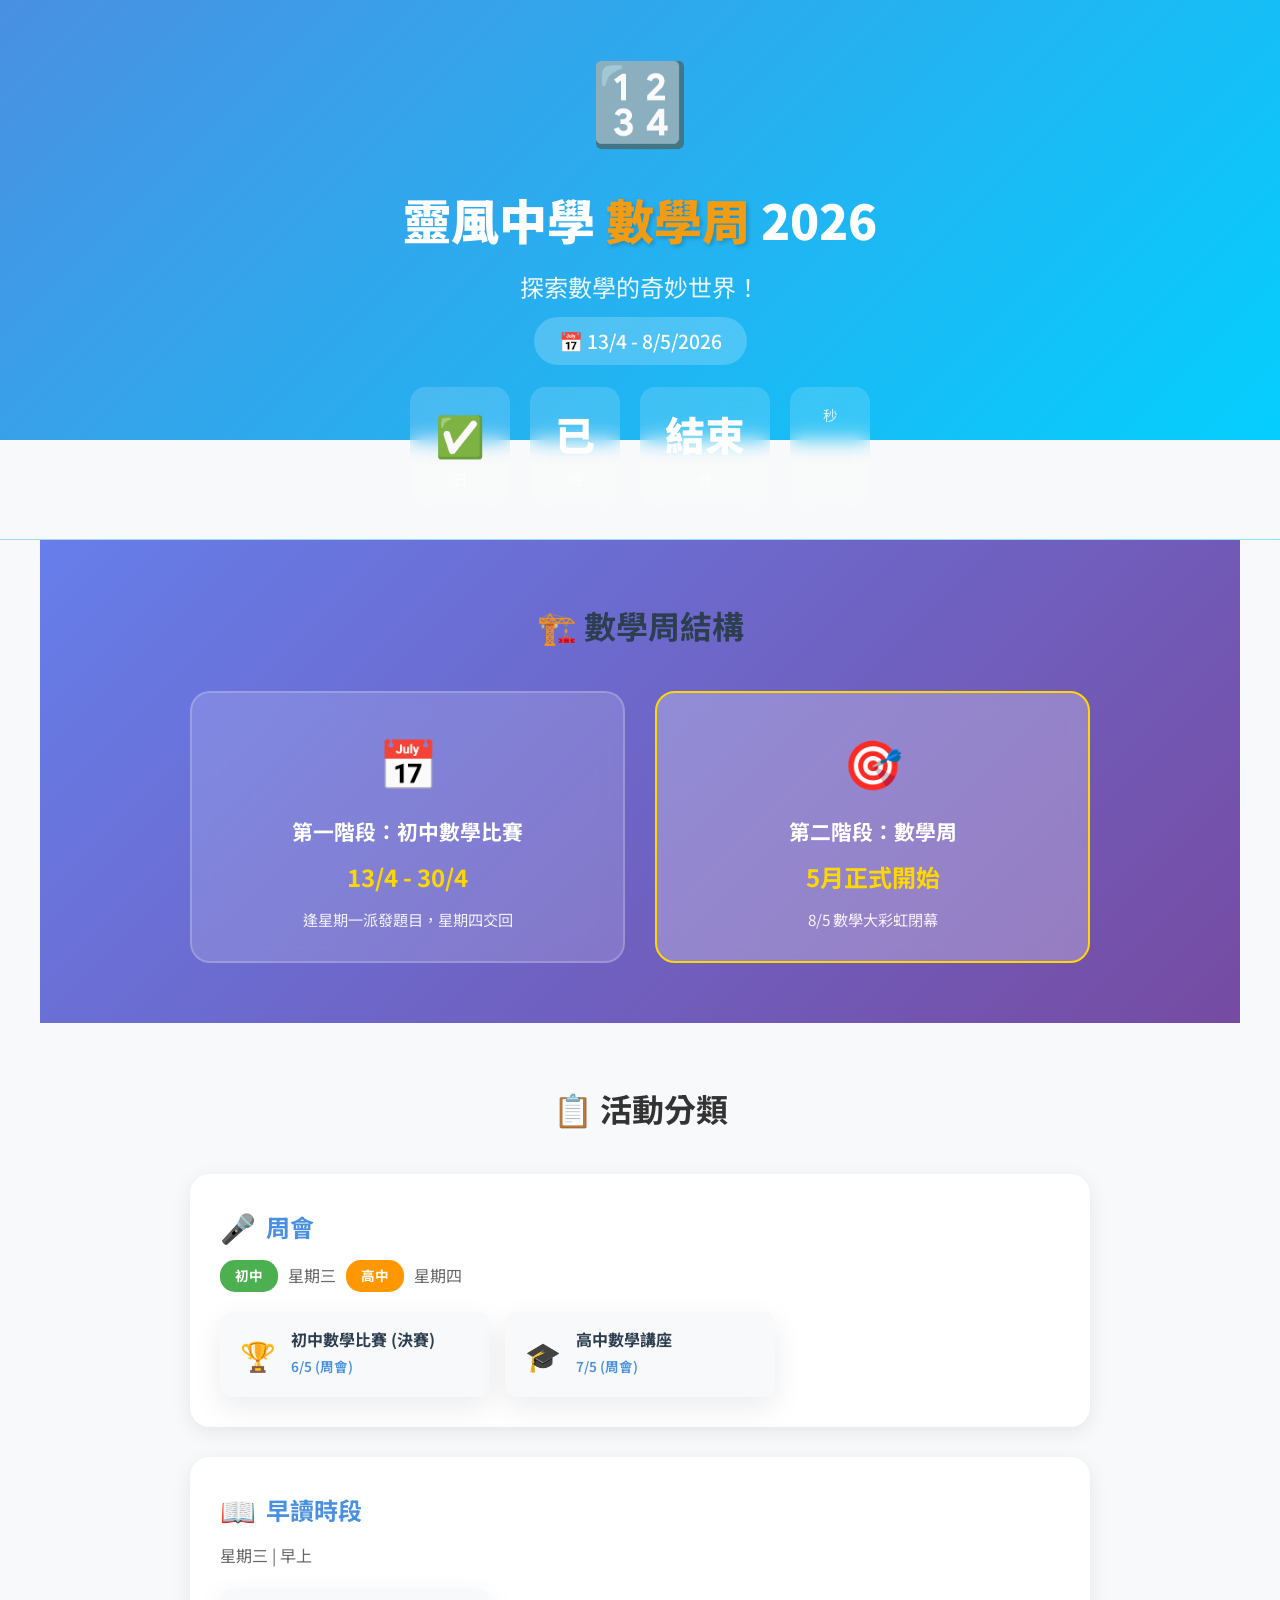
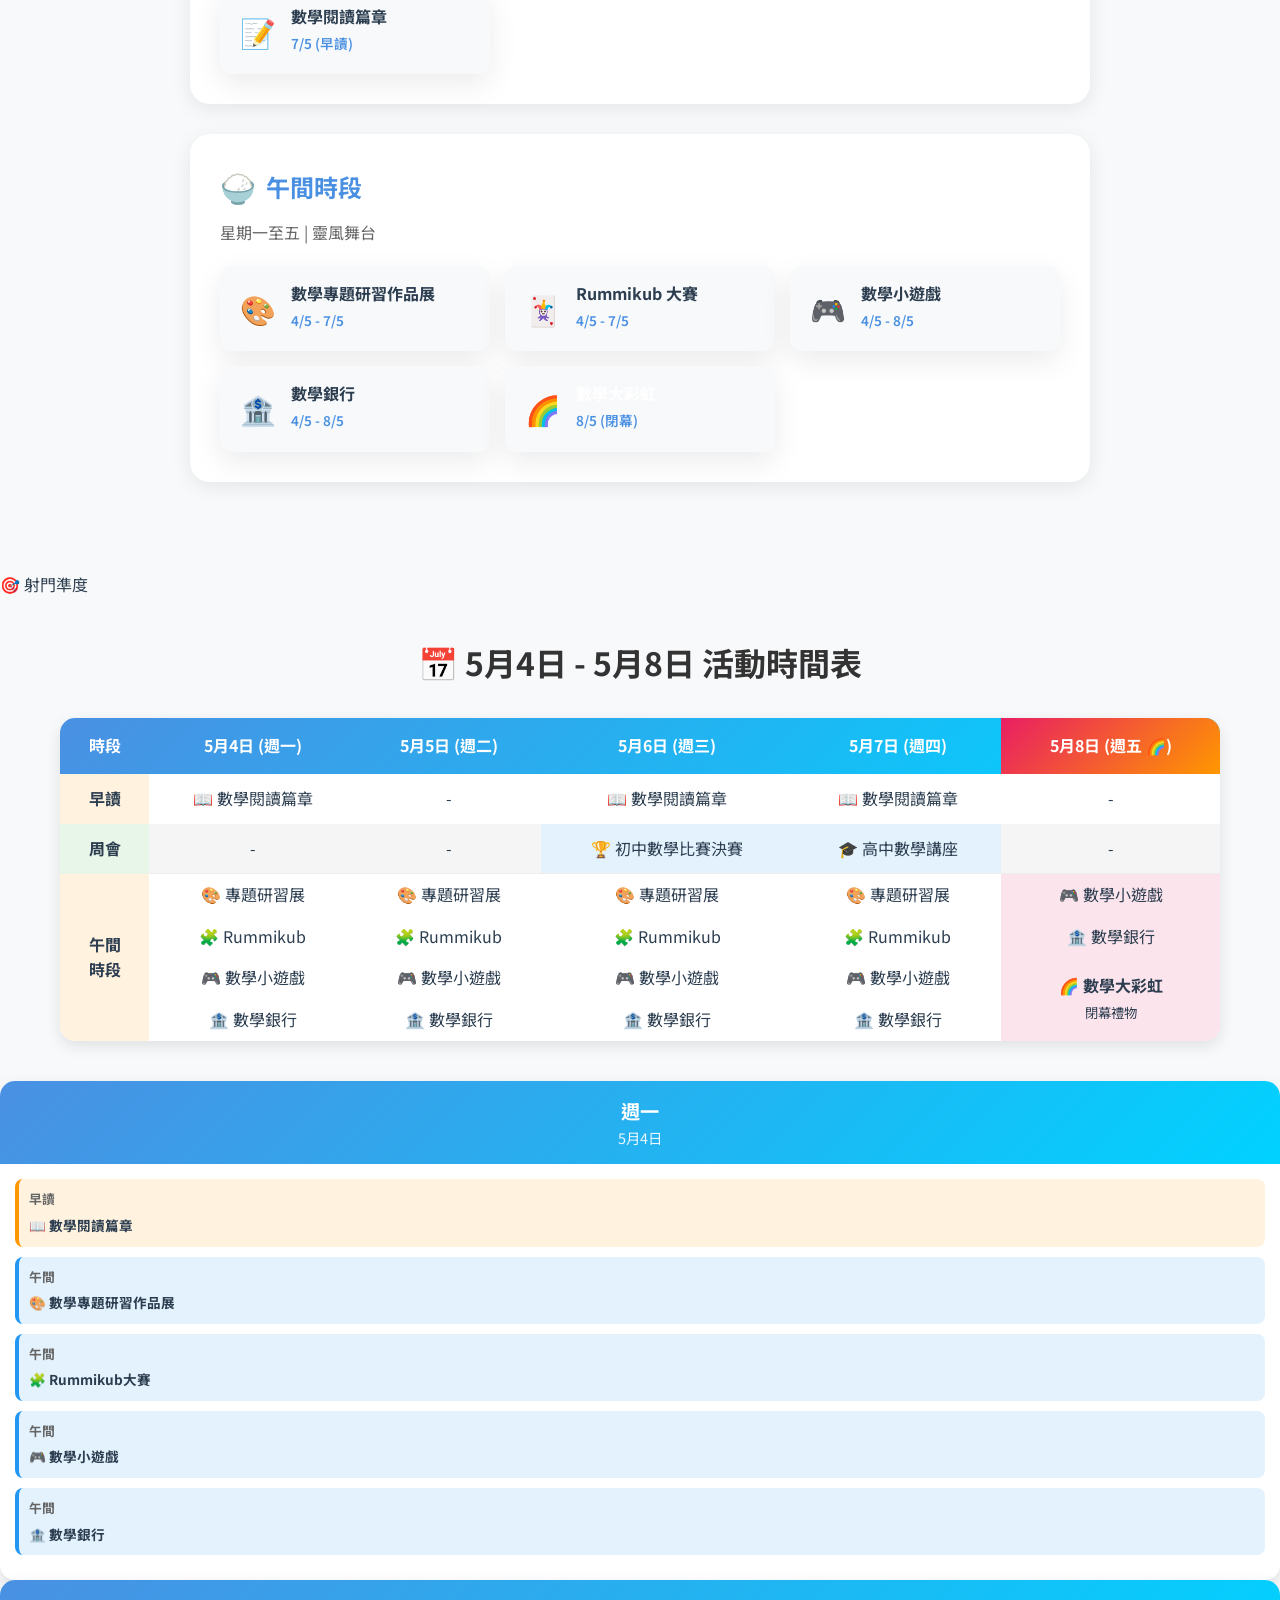
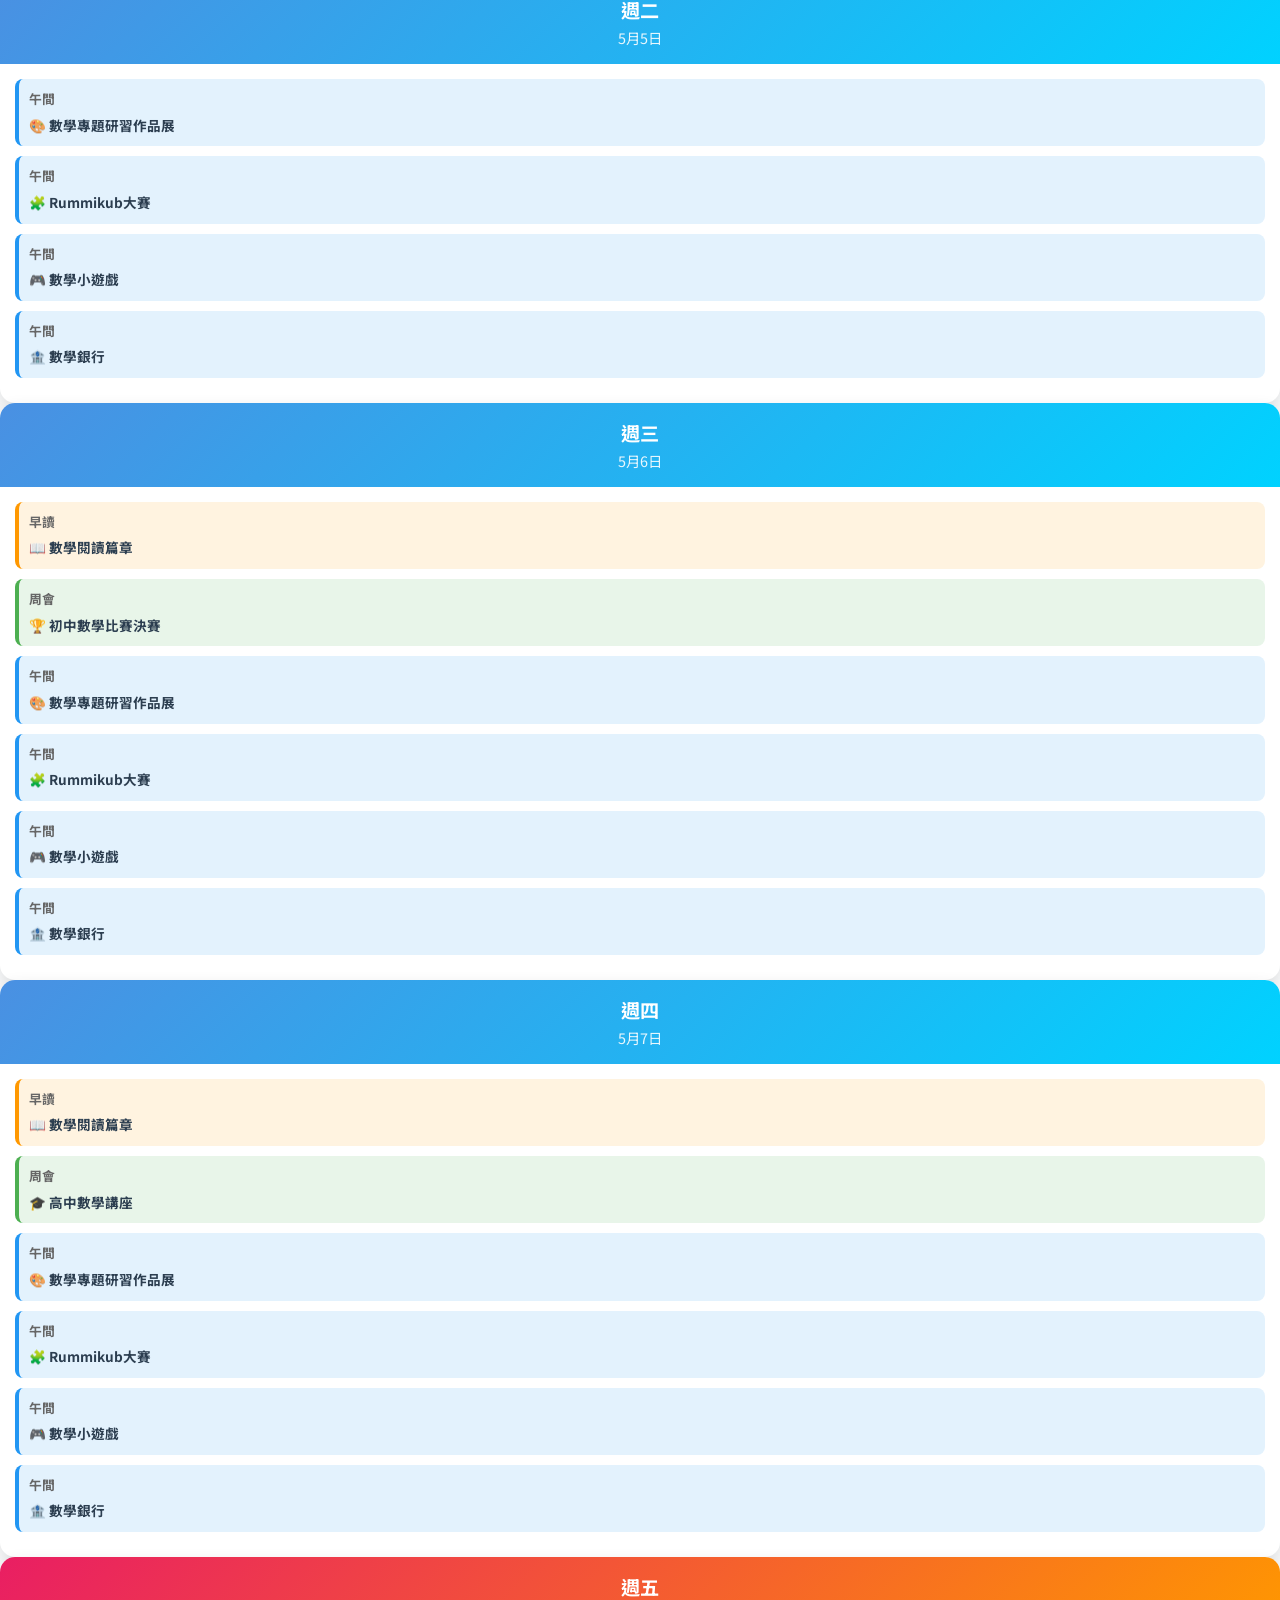
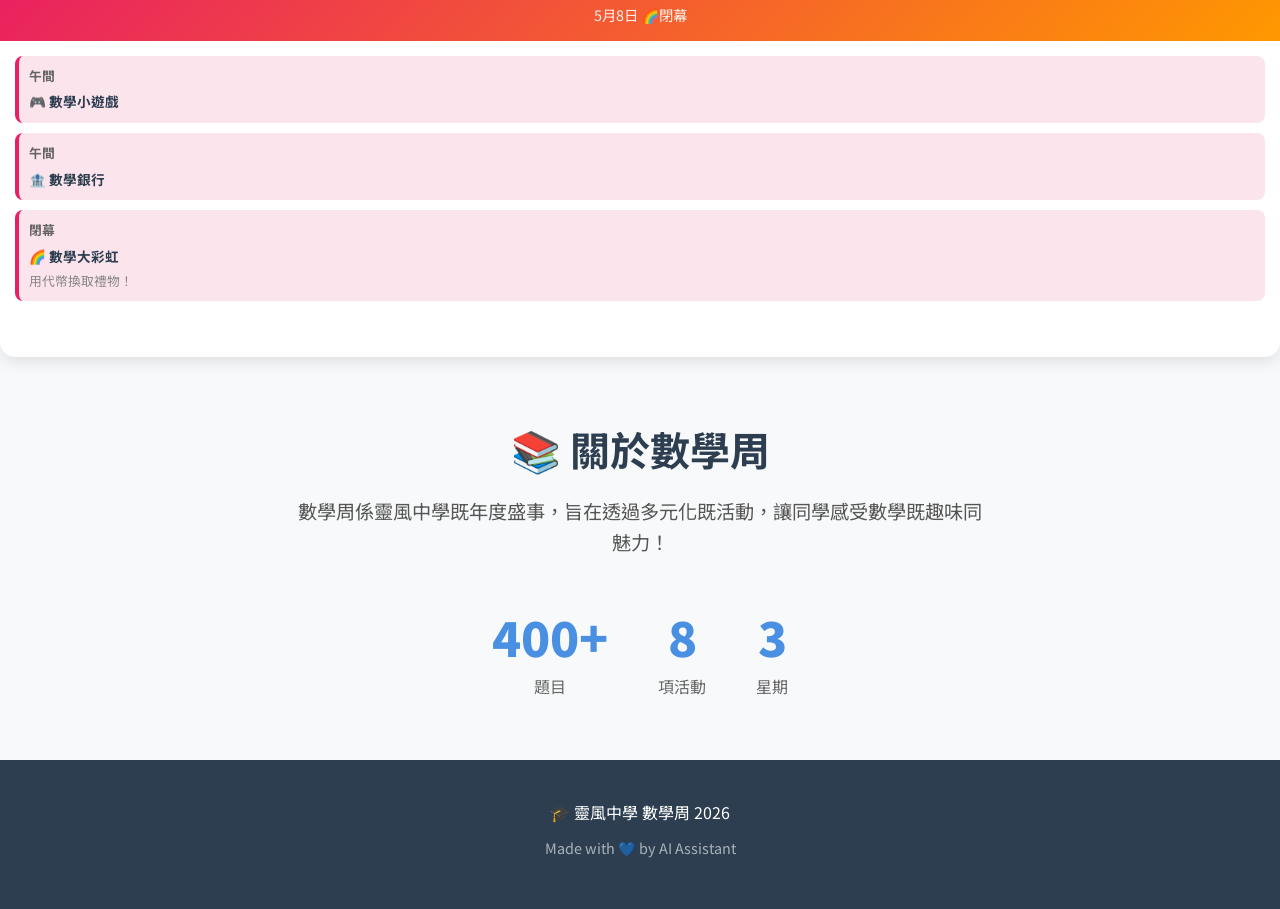
==== index.html @ be75cac8 "Improve calendar with table format" ====
<!DOCTYPE html>
<html lang="zh-HK">
<head>
    <meta charset="UTF-8">
    <meta name="viewport" content="width=device-width, initial-scale=1.0">
    <title>🎓 靈風中學 數學周 2026</title>
    <link rel="stylesheet" href="css/style.css">
    <link href="https://fonts.googleapis.com/css2?family=Noto+Sans+TC:wght@400;500;700;900&display=swap" rel="stylesheet">
</head>
<body>
    <!-- Hero Section -->
    <header class="hero">
        <div class="hero-content">
            <div class="logo">🔢</div>
            <h1>靈風中學 <span class="highlight">數學周</span> 2026</h1>
            <p class="subtitle">探索數學的奇妙世界！</p>
            <div class="dates">
                <span class="date-badge">📅 13/4 - 8/5/2026</span>
            </div>
            <div class="countdown" id="countdown">
                <div class="count-item"><span id="days">--</span><small>日</small></div>
                <div class="count-item"><span id="hours">--</span><small>時</small></div>
                <div class="count-item"><span id="mins">--</span><small>分</small></div>
                <div class="count-item"><span id="secs">--</span><small>秒</small></div>
            </div>
        </div>
        <div class="wave"></div>
    </header>

    <!-- 數學周結構 -->
    <section class="structure">
        <h2>🏗️ 數學周結構</h2>
        <div class="structure-grid">
            <div class="structure-card">
                <div class="structure-icon">📅</div>
                <h3>第一階段：初中數學比賽</h3>
                <p class="structure-date">13/4 - 30/4</p>
                <p class="structure-desc">逢星期一派發題目，星期四交回</p>
            </div>
            <div class="structure-card highlight">
                <div class="structure-icon">🎯</div>
                <h3>第二階段：數學周</h3>
                <p class="structure-date">5月正式開始</p>
                <p class="structure-desc">8/5 數學大彩虹閉幕</p>
            </div>
        </div>
    </section>

    <!-- 活動分類 -->
    <section class="activity-categories">
        <h2>📋 活動分類</h2>
        
        <!-- 周會 -->
        <div class="category-block">
            <h3 class="category-title">
                <span class="category-icon">🎤</span>
                周會
            </h3>
            <div class="category-info">
                <span class="badge junior">初中</span> 星期三
                <span class="badge senior">高中</span> 星期四
            </div>
            <div class="activities-grid">
                <div class="activity-card small">
                    <div class="activity-icon">🏆</div>
                    <div class="activity-info">
                        <h4>初中數學比賽 (決賽)</h4>
                        <p class="date">6/5 (周會)</p>
                    </div>
                </div>
                <div class="activity-card small">
                    <div class="activity-icon">🎓</div>
                    <div class="activity-info">
                        <h4>高中數學講座</h4>
                        <p class="date">7/5 (周會)</p>
                    </div>
                </div>
            </div>
        </div>

        <!-- 早讀時段 -->
        <div class="category-block">
            <h3 class="category-title">
                <span class="category-icon">📖</span>
                早讀時段
            </h3>
            <div class="category-info">
                星期三 | 早上
            </div>
            <div class="activities-grid">
                <div class="activity-card small">
                    <div class="activity-icon">📝</div>
                    <div class="activity-info">
                        <h4>數學閱讀篇章</h4>
                        <p class="date">7/5 (早讀)</p>
                    </div>
                </div>
            </div>
        </div>

        <!-- 午間時段 -->
        <div class="category-block">
            <h3 class="category-title">
                <span class="category-icon">🍚</span>
                午間時段
            </h3>
            <div class="category-info">
                星期一至五 | 靈風舞台
            </div>
            <div class="activities-grid">
                <div class="activity-card small">
                    <div class="activity-icon">🎨</div>
                    <div class="activity-info">
                        <h4>數學專題研習作品展</h4>
                        <p class="date">4/5 - 7/5</p>
                    </div>
                </div>
                <div class="activity-card small">
                    <div class="activity-icon">🃏</div>
                    <div class="activity-info">
                        <h4>Rummikub 大賽</h4>
                        <p class="date">4/5 - 7/5</p>
                    </div>
                </div>
                <div class="activity-card small">
                    <div class="activity-icon">🎮</div>
                    <div class="activity-info">
                        <h4><a href="games.html" style="color: inherit; text-decoration: none;">數學小遊戲</a></h4>
                        <p class="date">4/5 - 8/5</p>
                    </div>
                </div>
                <div class="activity-card small">
                    <div class="activity-icon">🏦</div>
                    <div class="activity-info">
                        <h4>數學銀行</h4>
                        <p class="date">4/5 - 8/5</p>
                    </div>
                </div>
                <div class="activity-card small special">
                    <div class="activity-icon">🌈</div>
                    <div class="activity-info">
                        <h4>數學大彩虹</h4>
                        <p class="date">8/5 (閉幕)</p>
                    </div>
                </div>
            </div>
        </div>
    </section>
                    <span>🎯 射門準度</span>
                </div>
            </div>
        </div>
    </section>


    <!-- 日曆格式活動時間表 -->
    <section class="calendar-section" style="padding: 40px 20px; background: #f8f9fa;">
        <h2 style="text-align: center; margin-bottom: 30px;">📅 5月4日 - 5月8日 活動時間表</h2>
        
        <table style="width: 100%; border-collapse: collapse; background: white; border-radius: 15px; overflow: hidden; box-shadow: 0 5px 15px rgba(0,0,0,0.1);">
            <thead>
                <tr style="background: linear-gradient(135deg, #4A90E2, #00D2FF); color: white;">
                    <th style="padding: 15px; text-align: center;">時段</th>
                    <th style="padding: 15px; text-align: center;">5月4日 (週一)</th>
                    <th style="padding: 15px; text-align: center;">5月5日 (週二)</th>
                    <th style="padding: 15px; text-align: center;">5月6日 (週三)</th>
                    <th style="padding: 15px; text-align: center;">5月7日 (週四)</th>
                    <th style="padding: 15px; text-align: center; background: linear-gradient(135deg, #E91E63, #FF9800);">5月8日 (週五 🌈)</th>
                </tr>
            </thead>
            <tbody>
                <tr>
                    <td style="padding: 12px; text-align: center; font-weight: bold; background: #fff3e0;">早讀</td>
                    <td style="padding: 12px; text-align: center;">📖 數學閱讀篇章</td>
                    <td style="padding: 12px; text-align: center;">-</td>
                    <td style="padding: 12px; text-align: center;">📖 數學閱讀篇章</td>
                    <td style="padding: 12px; text-align: center;">📖 數學閱讀篇章</td>
                    <td style="padding: 12px; text-align: center;">-</td>
                </tr>
                <tr style="background: #f5f5f5;">
                    <td style="padding: 12px; text-align: center; font-weight: bold; background: #e8f5e9;">周會</td>
                    <td style="padding: 12px; text-align: center;">-</td>
                    <td style="padding: 12px; text-align: center;">-</td>
                    <td style="padding: 12px; text-align: center; background: #e3f2fd;">🏆 初中數學比賽決賽</td>
                    <td style="padding: 12px; text-align: center; background: #e3f2fd;">🎓 高中數學講座</td>
                    <td style="padding: 12px; text-align: center;">-</td>
                </tr>
                <tr>
                    <td rowspan="5" style="padding: 12px; text-align: center; font-weight: bold; background: #fff3e0; vertical-align: middle;">午間<br>時段</td>
                    <td style="padding: 8px; text-align: center; border-top: 1px solid #eee;">🎨 專題研習展</td>
                    <td style="padding: 8px; text-align: center; border-top: 1px solid #eee;">🎨 專題研習展</td>
                    <td style="padding: 8px; text-align: center; border-top: 1px solid #eee;">🎨 專題研習展</td>
                    <td style="padding: 8px; text-align: center; border-top: 1px solid #eee;">🎨 專題研習展</td>
                    <td style="padding: 8px; text-align: center; border-top: 1px solid #eee; background: #fce4ec;">🎮 數學小遊戲</td>
                </tr>
                <tr>
                    <td style="padding: 8px; text-align: center;">🧩 Rummikub</td>
                    <td style="padding: 8px; text-align: center;">🧩 Rummikub</td>
                    <td style="padding: 8px; text-align: center;">🧩 Rummikub</td>
                    <td style="padding: 8px; text-align: center;">🧩 Rummikub</td>
                    <td style="padding: 8px; text-align: center; background: #fce4ec;">🏦 數學銀行</td>
                </tr>
                <tr>
                    <td style="padding: 8px; text-align: center;">🎮 數學小遊戲</td>
                    <td style="padding: 8px; text-align: center;">🎮 數學小遊戲</td>
                    <td style="padding: 8px; text-align: center;">🎮 數學小遊戲</td>
                    <td style="padding: 8px; text-align: center;">🎮 數學小遊戲</td>
                    <td style="padding: 8px; text-align: center; background: #fce4ec;" rowspan="2"><strong>🌈 數學大彩虹</strong><br><small>閉幕禮物</small></td>
                </tr>
                <tr>
                    <td style="padding: 8px; text-align: center;">🏦 數學銀行</td>
                    <td style="padding: 8px; text-align: center;">🏦 數學銀行</td>
                    <td style="padding: 8px; text-align: center;">🏦 數學銀行</td>
                    <td style="padding: 8px; text-align: center;">🏦 數學銀行</td>
                </tr>
            </tbody>
        </table>
    </section>

    <!-- OLD CALENDAR (commented out)
    <section class="calendar-section">
        <h2>📅 5月4日 - 5月8日 活動時間表</h2>
        
        <div class="calendar-grid">
            <!-- 5月4日 星期一 -->
            <div class="calendar-day">
                <div class="calendar-header">
                    <div class="day-name">週一</div>
                    <div class="day-date">5月4日</div>
                </div>
                <div class="calendar-events">
                    <div class="calendar-event morning">
                        <div class="event-time">早讀</div>
                        <div class="event-name">📖 數學閱讀篇章</div>
                    </div>
                    <div class="calendar-event lunch">
                        <div class="event-time">午間</div>
                        <div class="event-name">🎨 數學專題研習作品展</div>
                    </div>
                    <div class="calendar-event lunch">
                        <div class="event-time">午間</div>
                        <div class="event-name">🧩 Rummikub大賽</div>
                    </div>
                    <div class="calendar-event lunch">
                        <div class="event-time">午間</div>
                        <div class="event-name">🎮 數學小遊戲</div>
                    </div>
                    <div class="calendar-event lunch">
                        <div class="event-time">午間</div>
                        <div class="event-name">🏦 數學銀行</div>
                    </div>
                </div>
            </div>
            
            <!-- 5月5日 星期二 -->
            <div class="calendar-day">
                <div class="calendar-header">
                    <div class="day-name">週二</div>
                    <div class="day-date">5月5日</div>
                </div>
                <div class="calendar-events">
                    <div class="calendar-event lunch">
                        <div class="event-time">午間</div>
                        <div class="event-name">🎨 數學專題研習作品展</div>
                    </div>
                    <div class="calendar-event lunch">
                        <div class="event-time">午間</div>
                        <div class="event-name">🧩 Rummikub大賽</div>
                    </div>
                    <div class="calendar-event lunch">
                        <div class="event-time">午間</div>
                        <div class="event-name">🎮 數學小遊戲</div>
                    </div>
                    <div class="calendar-event lunch">
                        <div class="event-time">午間</div>
                        <div class="event-name">🏦 數學銀行</div>
                    </div>
                </div>
            </div>
            
            <!-- 5月6日 星期三 -->
            <div class="calendar-day">
                <div class="calendar-header">
                    <div class="day-name">週三</div>
                    <div class="day-date">5月6日</div>
                </div>
                <div class="calendar-events">
                    <div class="calendar-event morning">
                        <div class="event-time">早讀</div>
                        <div class="event-name">📖 數學閱讀篇章</div>
                    </div>
                    <div class="calendar-event">
                        <div class="event-time">周會</div>
                        <div class="event-name">🏆 初中數學比賽決賽</div>
                    </div>
                    <div class="calendar-event lunch">
                        <div class="event-time">午間</div>
                        <div class="event-name">🎨 數學專題研習作品展</div>
                    </div>
                    <div class="calendar-event lunch">
                        <div class="event-time">午間</div>
                        <div class="event-name">🧩 Rummikub大賽</div>
                    </div>
                    <div class="calendar-event lunch">
                        <div class="event-time">午間</div>
                        <div class="event-name">🎮 數學小遊戲</div>
                    </div>
                    <div class="calendar-event lunch">
                        <div class="event-time">午間</div>
                        <div class="event-name">🏦 數學銀行</div>
                    </div>
                </div>
            </div>
            
            <!-- 5月7日 星期四 -->
            <div class="calendar-day">
                <div class="calendar-header">
                    <div class="day-name">週四</div>
                    <div class="day-date">5月7日</div>
                </div>
                <div class="calendar-events">
                    <div class="calendar-event morning">
                        <div class="event-time">早讀</div>
                        <div class="event-name">📖 數學閱讀篇章</div>
                    </div>
                    <div class="calendar-event">
                        <div class="event-time">周會</div>
                        <div class="event-name">🎓 高中數學講座</div>
                    </div>
                    <div class="calendar-event lunch">
                        <div class="event-time">午間</div>
                        <div class="event-name">🎨 數學專題研習作品展</div>
                    </div>
                    <div class="calendar-event lunch">
                        <div class="event-time">午間</div>
                        <div class="event-name">🧩 Rummikub大賽</div>
                    </div>
                    <div class="calendar-event lunch">
                        <div class="event-time">午間</div>
                        <div class="event-name">🎮 數學小遊戲</div>
                    </div>
                    <div class="calendar-event lunch">
                        <div class="event-time">午間</div>
                        <div class="event-name">🏦 數學銀行</div>
                    </div>
                </div>
            </div>
            
            <!-- 5月8日 星期五 -->
            <div class="calendar-day">
                <div class="calendar-header" style="background: linear-gradient(135deg, #E91E63 0%, #FF9800 100%);">
                    <div class="day-name">週五</div>
                    <div class="day-date">5月8日 🌈閉幕</div>
                </div>
                <div class="calendar-events">
                    <div class="calendar-event special">
                        <div class="event-time">午間</div>
                        <div class="event-name">🎮 數學小遊戲</div>
                    </div>
                    <div class="calendar-event special">
                        <div class="event-time">午間</div>
                        <div class="event-name">🏦 數學銀行</div>
                    </div>
                    <div class="calendar-event special">
                        <div class="event-time">閉幕</div>
                        <div class="event-name">🌈 數學大彩虹</div>
                        <div class="event-desc">用代幣換取禮物！</div>
                    </div>
                </div>
            </div>
        </div>
    </section>


    <!-- 關於我們 -->
    <section class="about" id="about">
        <h2>📚 關於數學周</h2>
        <div class="about-content">
            <p>數學周係靈風中學既年度盛事，旨在透過多元化既活動，讓同學感受數學既趣味同魅力！</p>
            
            <div class="highlights">
                <div class="highlight-item">
                    <span class="num">400+</span>
                    <span class="label">題目</span>
                </div>
                <div class="highlight-item">
                    <span class="num">8</span>
                    <span class="label">項活動</span>
                </div>
                <div class="highlight-item">
                    <span class="num">3</span>
                    <span class="label">星期</span>
                </div>
            </div>
        </div>
    </section>

    <!-- Footer -->
    <footer>
        <div class="footer-content">
            <p>🎓 靈風中學 數學周 2026</p>
            <p class="credit">Made with 💙 by AI Assistant</p>
        </div>
    </footer>

    <script src="js/main.js"></script>
</body>
</html>
---- css/style.css ----
/* ==================== 基礎設定 ==================== */
:root {
    --primary: #4A90E2;
    --secondary: #F39C12;
    --success: #2ECC71;
    --danger: #E74C3C;
    --purple: #9B59B6;
    --dark: #2C3E50;
    --light: #ECF0F1;
    --gradient-1: linear-gradient(135deg, #667eea 0%, #764ba2 100%);
    --gradient-2: linear-gradient(135deg, #f093fb 0%, #f5576c 100%);
    --gradient-math: linear-gradient(135deg, #4A90E2 0%, #00D2FF 100%);
}

* {
    margin: 0;
    padding: 0;
    box-sizing: border-box;
}

body {
    font-family: 'Noto Sans TC', 'Segoe UI', sans-serif;
    background: #f8f9fa;
    color: var(--dark);
    line-height: 1.6;
}

/* ==================== Hero Section ==================== */
.hero {
    min-height: 60vh;
    background: var(--gradient-math);
    display: flex;
    flex-direction: column;
    align-items: center;
    justify-content: center;
    text-align: center;
    color: white;
    position: relative;
    overflow: hidden;
}

.hero-content {
    z-index: 2;
    padding: 20px;
}

.logo {
    font-size: 5rem;
    animation: float 3s ease-in-out infinite;
}

@keyframes float {
    0%, 100% { transform: translateY(0); }
    50% { transform: translateY(-15px); }
}

.hero h1 {
    font-size: 3rem;
    margin: 20px 0 10px;
    font-weight: 900;
}

.hero .highlight {
    color: var(--secondary);
    text-shadow: 2px 2px 4px rgba(0,0,0,0.2);
}

.subtitle {
    font-size: 1.5rem;
    opacity: 0.9;
    margin-bottom: 20px;
}

.dates {
    margin-bottom: 30px;
}

.date-badge {
    background: rgba(255,255,255,0.2);
    padding: 10px 25px;
    border-radius: 30px;
    font-size: 1.2rem;
    font-weight: 500;
}

.countdown {
    display: flex;
    gap: 20px;
    justify-content: center;
    margin-top: 30px;
}

.count-item {
    background: rgba(255,255,255,0.15);
    backdrop-filter: blur(10px);
    padding: 15px 25px;
    border-radius: 15px;
    min-width: 80px;
}

.count-item span {
    display: block;
    font-size: 2.5rem;
    font-weight: 900;
}

.count-item small {
    font-size: 0.9rem;
    opacity: 0.8;
}

.wave {
    position: absolute;
    bottom: 0;
    left: 0;
    width: 100%;
    height: 100px;
    background: url("data:image/svg+xml,%3Csvg xmlns='http://www.w3.org/2000/svg' viewBox='0 0 1440 320'%3E%3Cpath fill='%23f8f9fa' fill-opacity='1' d='M0,96L48,112C96,128,192,160,288,165.3C384,171,480,149,576,128C672,107,768,85,864,90.7C960,96,1056,128,1152,138.7C1248,149,1344,139,1392,133.3L1440,128L1440,320L1392,320C1344,320,1248,320,1152,320C1056,320,960,320,864,320C768,320,672,320,576,320C480,320,384,320,288,320C192,320,96,320,48,320L0,320Z'%3E%3C/path%3E%3C/svg%3E") no-repeat bottom;
    background-size: cover;
}

/* ==================== Section Styles ==================== */
section {
    padding: 60px 20px;
    max-width: 1200px;
    margin: 0 auto;
}

section h2 {
    text-align: center;
    font-size: 2.5rem;
    margin-bottom: 15px;
    color: var(--dark);
}

.section-desc {
    text-align: center;
    color: #666;
    margin-bottom: 40px;
    font-size: 1.1rem;
}

/* ==================== Timeline ==================== */
.timeline {
    position: relative;
}

.timeline::before {
    content: '';
    position: absolute;
    left: 50%;
    transform: translateX(-50%);
    width: 4px;
    height: 100%;
    background: var(--primary);
    border-radius: 2px;
}

.timeline-month {
    margin-bottom: 50px;
}

.month-title {
    text-align: center;
    background: var(--primary);
    color: white;
    padding: 10px 30px;
    border-radius: 30px;
    display: inline-block;
    margin: 0 auto 30px;
    font-size: 1.3rem;
}

.timeline-items {
    display: grid;
    grid-template-columns: repeat(auto-fit, minmax(300px, 1fr));
    gap: 20px;
    padding: 0 20px;
}

.activity-card {
    background: white;
    border-radius: 20px;
    padding: 25px;
    display: flex;
    gap: 20px;
    box-shadow: 0 10px 30px rgba(0,0,0,0.08);
    transition: all 0.3s ease;
}

.activity-card:hover {
    transform: translateY(-5px);
    box-shadow: 0 20px 40px rgba(0,0,0,0.12);
}

.activity-card.special {
    background: var(--gradient-2);
    color: white;
}

.activity-icon {
    font-size: 2.5rem;
    flex-shrink: 0;
}

.activity-info h4 {
    font-size: 1.1rem;
    margin-bottom: 5px;
}

.activity-info .date {
    color: var(--primary);
    font-weight: 600;
    font-size: 0.9rem;
    margin-bottom: 5px;
}

.activity-info .desc {
    font-size: 0.9rem;
    opacity: 0.8;
}

/* ==================== Games Section ==================== */
.games-section {
    background: linear-gradient(180deg, #f8f9fa 0%, #e8f4f8 100%);
}

.games-grid {
    display: grid;
    grid-template-columns: repeat(auto-fit, minmax(200px, 1fr));
    gap: 20px;
    max-width: 900px;
    margin: 0 auto;
}

.game-card {
    background: white;
    border-radius: 20px;
    padding: 30px 20px;
    text-align: center;
    cursor: pointer;
    transition: all 0.3s ease;
    box-shadow: 0 5px 20px rgba(0,0,0,0.08);
}

.game-card:hover {
    transform: scale(1.05);
    box-shadow: 0 15px 35px rgba(0,0,0,0.15);
}

.game-card p {
    font-size: 0.85rem;
    color: #555;
    margin: 10px 0;
    line-height: 1.4;
    min-height: 50px;
}

.game-rules {
    display: flex;
    gap: 10px;
    justify-content: center;
    flex-wrap: wrap;
    margin-top: 10px;
}

.game-rules span {
    background: #e8f4f8;
    padding: 5px 10px;
    border-radius: 15px;
    font-size: 0.75rem;
    color: var(--primary);
}

.game-icon {
    font-size: 3rem;
    margin-bottom: 15px;
}

.game-card h4 {
    color: var(--dark);
    margin-bottom: 5px;
}

.game-card p {
    color: #666;
    font-size: 0.9rem;
}

.more-games {
    text-align: center;
    margin-top: 30px;
}

.more-games button {
    background: var(--primary);
    color: white;
    border: none;
    padding: 15px 40px;
    border-radius: 30px;
    font-size: 1.1rem;
    cursor: pointer;
    transition: all 0.3s;
}

.more-games button:hover {
    background: #357ABD;
    transform: translateY(-2px);
}

/* ==================== AI Tutor Section ==================== */
.ai-tutor-section {
    background: var(--gradient-math);
    color: white;
    text-align: center;
    border-radius: 30px;
    margin: 60px auto;
    max-width: 900px;
}

.ai-tutor-section h2 {
    color: white;
}

.ai-tutor-section p {
    opacity: 0.9;
    margin-bottom: 30px;
}

.tutor-features {
    display: flex;
    justify-content: center;
    flex-wrap: wrap;
    gap: 30px;
    margin-bottom: 30px;
}

.feature {
    display: flex;
    flex-direction: column;
    align-items: center;
    gap: 10px;
}

.feature span {
    font-size: 2.5rem;
}

.feature p {
    font-size: 0.9rem;
    margin: 0;
}

.btn-primary {
    background: white;
    color: var(--primary);
    border: none;
    padding: 18px 50px;
    border-radius: 30px;
    font-size: 1.2rem;
    font-weight: 700;
    cursor: pointer;
    transition: all 0.3s;
}

.btn-primary:hover {
    transform: scale(1.05);
    box-shadow: 0 10px 30px rgba(0,0,0,0.2);
}

/* ==================== About ==================== */
.about-content {
    text-align: center;
    max-width: 700px;
    margin: 0 auto;
}

.about-content > p {
    font-size: 1.2rem;
    color: #555;
    margin-bottom: 40px;
}

.highlights {
    display: flex;
    justify-content: center;
    gap: 50px;
}

.highlight-item {
    display: flex;
    flex-direction: column;
    align-items: center;
}

.highlight-item .num {
    font-size: 3rem;
    font-weight: 900;
    color: var(--primary);
}

.highlight-item .label {
    color: #666;
    font-size: 1rem;
}

/* ==================== Footer ==================== */
footer {
    background: var(--dark);
    color: white;
    text-align: center;
    padding: 40px 20px;
}

.footer-content p {
    margin-bottom: 10px;
}

.credit {
    opacity: 0.6;
    font-size: 0.9rem;
}

/* ==================== Mobile Responsive ==================== */
@media (max-width: 768px) {
    .hero h1 {
        font-size: 2rem;
    }
    
    .subtitle {
        font-size: 1.1rem;
    }
    
    .countdown {
        gap: 10px;
    }
    
    .count-item {
        padding: 10px 15px;
        min-width: 60px;
    }
    
    .count-item span {
        font-size: 1.5rem;
    }
    
    section h2 {
        font-size: 1.8rem;
    }
    
    .timeline::before {
        left: 20px;
    }
    
    .timeline-items {
        padding-left: 50px;
    }
    
    .highlights {
        gap: 30px;
    }
    
    .highlight-item .num {
        font-size: 2rem;
    }
}

/* 數學周結構 */
.structure {
    padding: 60px 20px;
    background: linear-gradient(135deg, #667eea 0%, #764ba2 100%);
    color: white;
}

.structure h2 {
    text-align: center;
    font-size: 2rem;
    margin-bottom: 40px;
}

.structure-grid {
    display: flex;
    justify-content: center;
    gap: 30px;
    flex-wrap: wrap;
    max-width: 900px;
    margin: 0 auto;
}

.structure-card {
    background: rgba(255,255,255,0.15);
    backdrop-filter: blur(10px);
    border-radius: 20px;
    padding: 30px;
    text-align: center;
    flex: 1;
    min-width: 280px;
    border: 2px solid rgba(255,255,255,0.2);
}

.structure-card.highlight {
    background: rgba(255,255,255,0.25);
    border-color: #ffd700;
}

.structure-icon {
    font-size: 3rem;
    margin-bottom: 15px;
}

.structure-card h3 {
    font-size: 1.3rem;
    margin-bottom: 10px;
}

.structure-date {
    font-size: 1.5rem;
    font-weight: bold;
    color: #ffd700;
    margin-bottom: 10px;
}

.structure-desc {
    opacity: 0.9;
    font-size: 0.95rem;
}

/* 活動形式 */
.activity-format {
    padding: 60px 20px;
    background: #f8f9fa;
}

.activity-format h2 {
    text-align: center;
    font-size: 2rem;
    margin-bottom: 40px;
    color: #333;
}

.format-grid {
    display: flex;
    justify-content: center;
    gap: 30px;
    flex-wrap: wrap;
    max-width: 900px;
    margin: 0 auto;
}

.format-card {
    background: white;
    border-radius: 20px;
    padding: 30px;
    flex: 1;
    min-width: 280px;
    box-shadow: 0 10px 30px rgba(0,0,0,0.1);
    text-align: center;
}

.format-card h3 {
    font-size: 1.5rem;
    margin-bottom: 20px;
    color: #4A90E2;
}

.format-details {
    display: flex;
    flex-direction: column;
    gap: 15px;
}

.format-item {
    display: flex;
    align-items: center;
    justify-content: center;
    gap: 15px;
}

.badge {
    padding: 8px 20px;
    border-radius: 20px;
    font-weight: bold;
    font-size: 1rem;
}

.badge.junior {
    background: #4CAF50;
    color: white;
}

.badge.senior {
    background: #FF9800;
    color: white;
}

.day {
    font-size: 1.2rem;
    font-weight: bold;
    color: #333;
}

.lunch-info {
    font-size: 1.3rem;
    font-weight: bold;
    color: #333;
}

.lunch-days {
    font-size: 1.1rem;
    color: #666;
}

/* 合併後的活動形式 */
.activity-format-merged {
    background: linear-gradient(135deg, #f8f9fa 0%, #e9ecef 100%);
    padding: 30px;
    border-radius: 20px;
    margin-bottom: 50px;
    max-width: 900px;
    margin-left: auto;
    margin-right: auto;
}

.format-row {
    display: flex;
    justify-content: center;
    gap: 40px;
    flex-wrap: wrap;
}

.format-row .format-item {
    display: flex;
    align-items: center;
    gap: 15px;
    flex-wrap: wrap;
    justify-content: center;
}

.format-icon {
    font-size: 2rem;
}

.format-title {
    font-size: 1.2rem;
    font-weight: bold;
    color: #333;
}

.format-detail {
    display: flex;
    align-items: center;
    gap: 8px;
    color: #666;
    font-size: 1rem;
}

.badge {
    padding: 5px 15px;
    border-radius: 15px;
    font-weight: bold;
    font-size: 0.85rem;
}

.badge.junior {
    background: #4CAF50;
    color: white;
}

.badge.senior {
    background: #FF9800;
    color: white;
}

/* 活動分類 */
.activity-categories {
    padding: 60px 20px;
    background: #f8f9fa;
}

.activity-categories h2 {
    text-align: center;
    font-size: 2rem;
    margin-bottom: 40px;
    color: #333;
}

.category-block {
    background: white;
    border-radius: 20px;
    padding: 30px;
    margin-bottom: 30px;
    max-width: 900px;
    margin-left: auto;
    margin-right: auto;
    box-shadow: 0 5px 20px rgba(0,0,0,0.08);
}

.category-title {
    display: flex;
    align-items: center;
    gap: 10px;
    font-size: 1.5rem;
    color: #4A90E2;
    margin-bottom: 10px;
}

.category-icon {
    font-size: 1.8rem;
}

.category-info {
    color: #666;
    margin-bottom: 20px;
    display: flex;
    align-items: center;
    gap: 10px;
    flex-wrap: wrap;
}

.activities-grid {
    display: grid;
    grid-template-columns: repeat(auto-fill, minmax(250px, 1fr));
    gap: 15px;
}

.activity-card.small {
    display: flex;
    align-items: center;
    gap: 15px;
    padding: 15px 20px;
    background: #f8f9fa;
    border-radius: 12px;
    transition: all 0.3s;
}

.activity-card.small:hover {
    transform: translateY(-2px);
    box-shadow: 0 5px 15px rgba(0,0,0,0.1);
}

.activity-card.small .activity-icon {
    font-size: 1.8rem;
    margin-bottom: 0;
}

.activity-card.small .activity-info h4 {
    font-size: 1rem;
    margin-bottom: 3px;
}

.activity-card.small .date {
    font-size: 0.85rem;
}

/* Calendar Format */
.calendar-section {
    padding: 60px 20px;
    background: #f8f9fa;
}

.calendar-section h2 {
    text-align: center;
    font-size: 2rem;
    margin-bottom: 30px;
    color: #333;
}

.calendar-grid {
    display: grid;
    grid-template-columns: repeat(5, 1fr);
    gap: 15px;
    max-width: 1200px;
    margin: 0 auto;
}

.calendar-day {
    background: white;
    border-radius: 15px;
    overflow: hidden;
    box-shadow: 0 5px 15px rgba(0,0,0,0.1);
    min-height: 400px;
}

.calendar-header {
    background: linear-gradient(135deg, #4A90E2 0%, #00D2FF 100%);
    color: white;
    padding: 15px;
    text-align: center;
}

.calendar-header .day-name {
    font-size: 1.2rem;
    font-weight: bold;
}

.calendar-header .day-date {
    font-size: 0.9rem;
    opacity: 0.9;
}

.calendar-events {
    padding: 15px;
}

.calendar-event {
    background: #e8f5e9;
    border-radius: 8px;
    padding: 10px;
    margin-bottom: 10px;
    font-size: 0.85rem;
    border-left: 4px solid #4CAF50;
}

.calendar-event.morning {
    background: #fff3e0;
    border-left-color: #FF9800;
}

.calendar-event.lunch {
    background: #e3f2fd;
    border-left-color: #2196F3;
}

.calendar-event.special {
    background: #fce4ec;
    border-left-color: #E91E63;
}

.calendar-event .event-time {
    font-weight: bold;
    color: #666;
    font-size: 0.8rem;
}

.calendar-event .event-name {
    font-weight: bold;
    margin-top: 5px;
}

.calendar-event .event-desc {
    color: #888;
    font-size: 0.8rem;
    margin-top: 3px;
}

@media (max-width: 768px) {
    .calendar-grid {
        grid-template-columns: 1fr;
    }
}
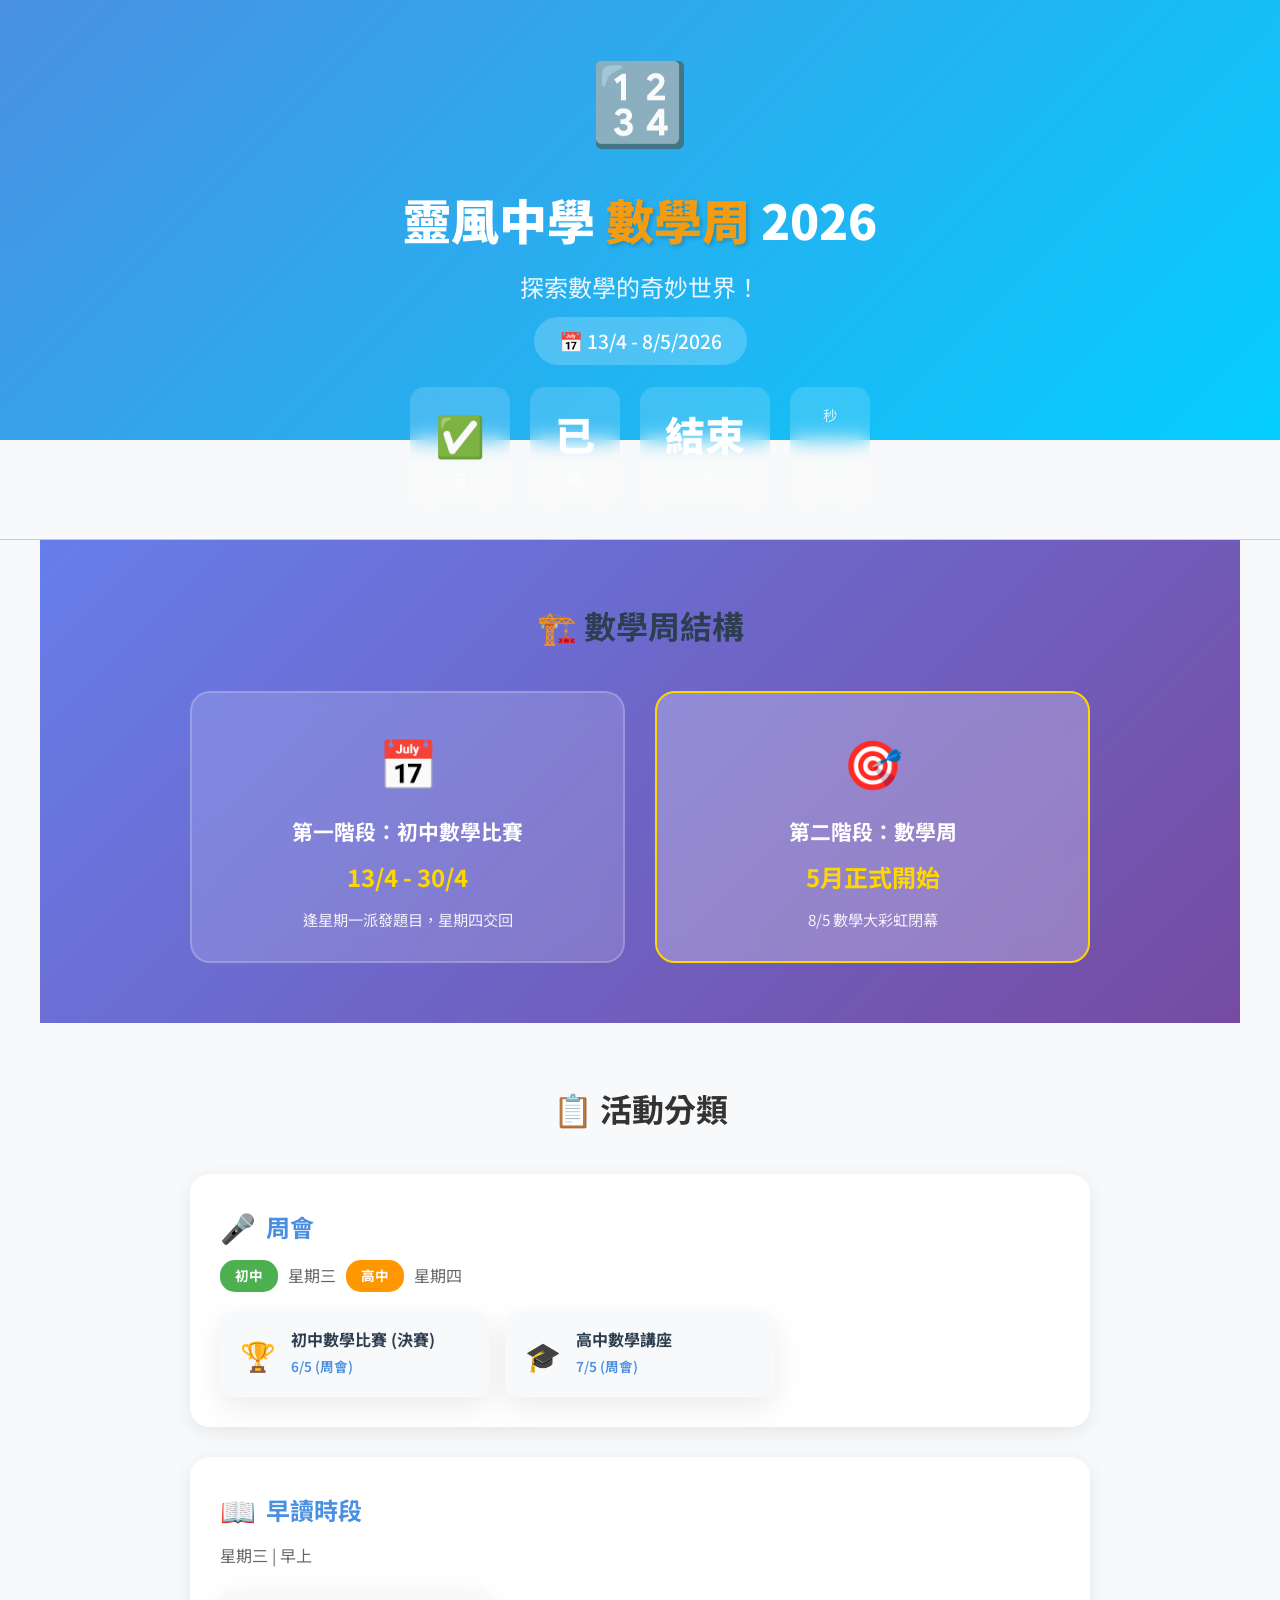
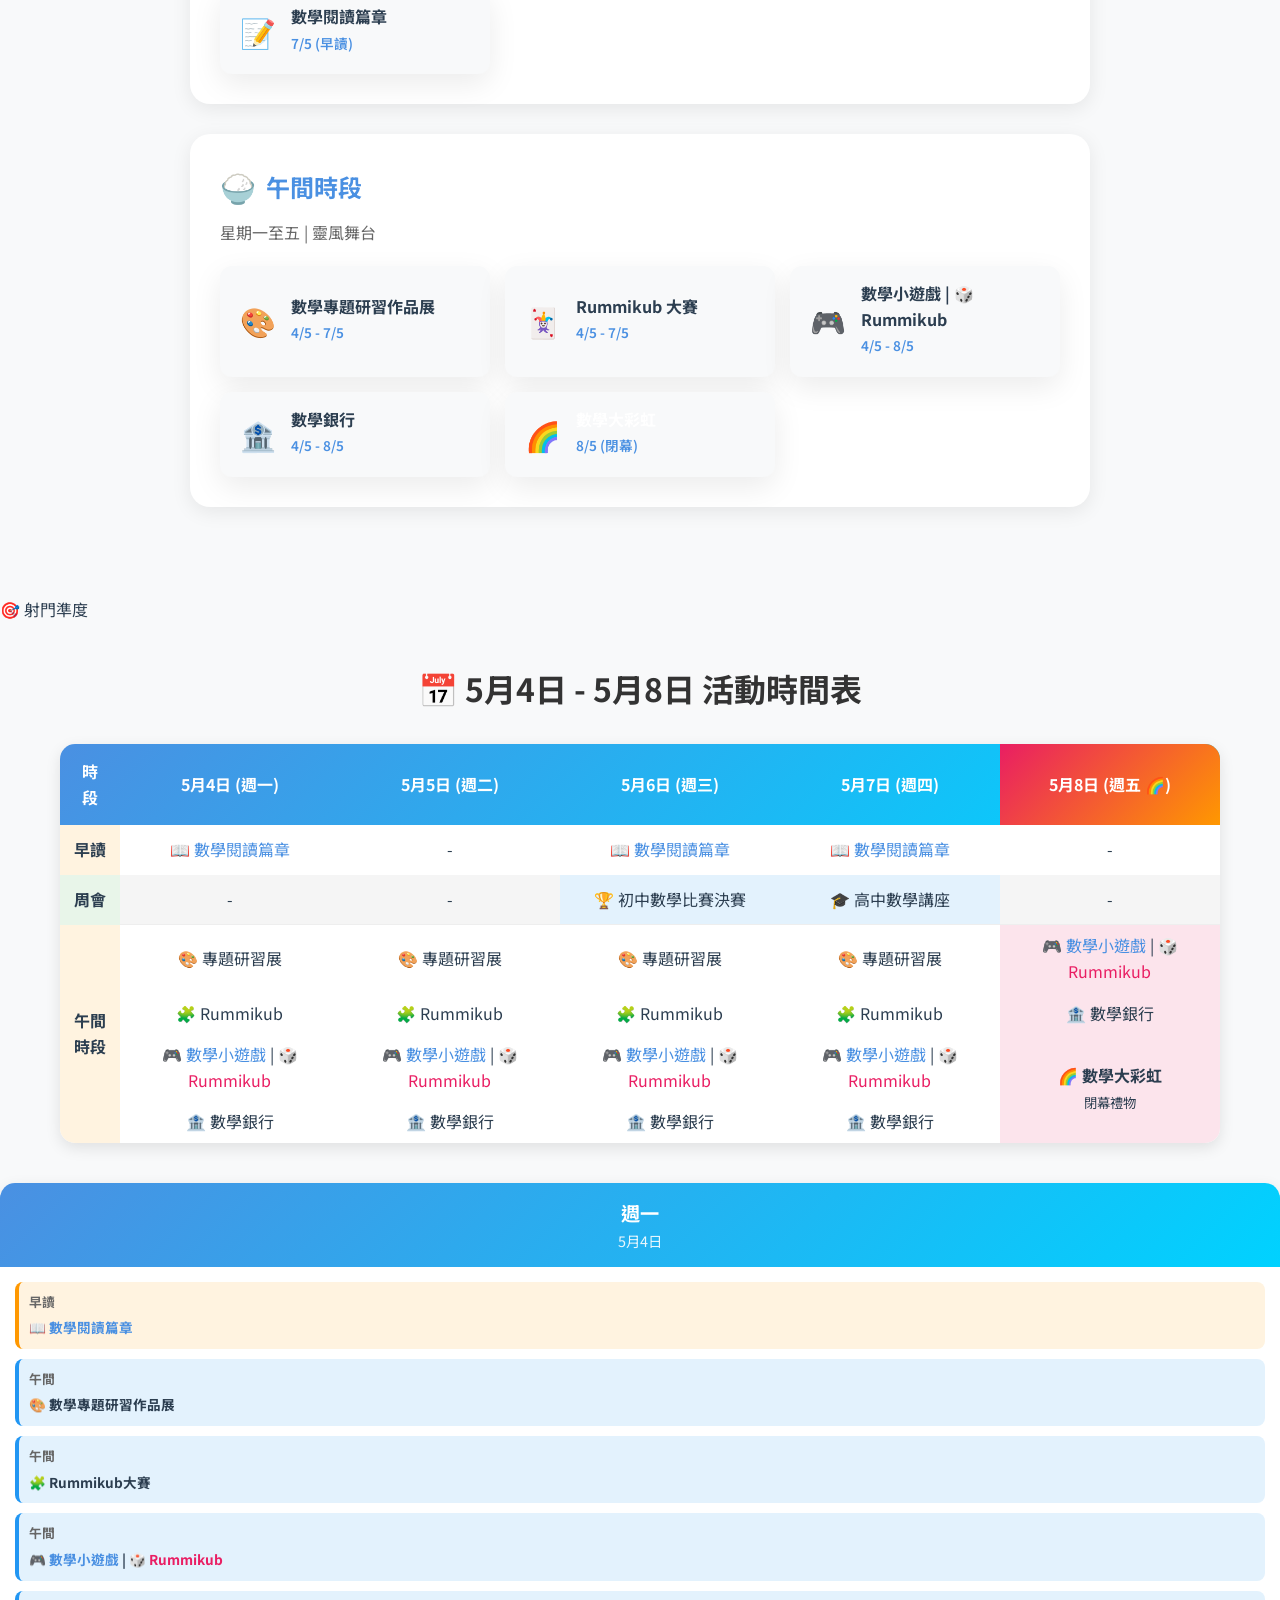
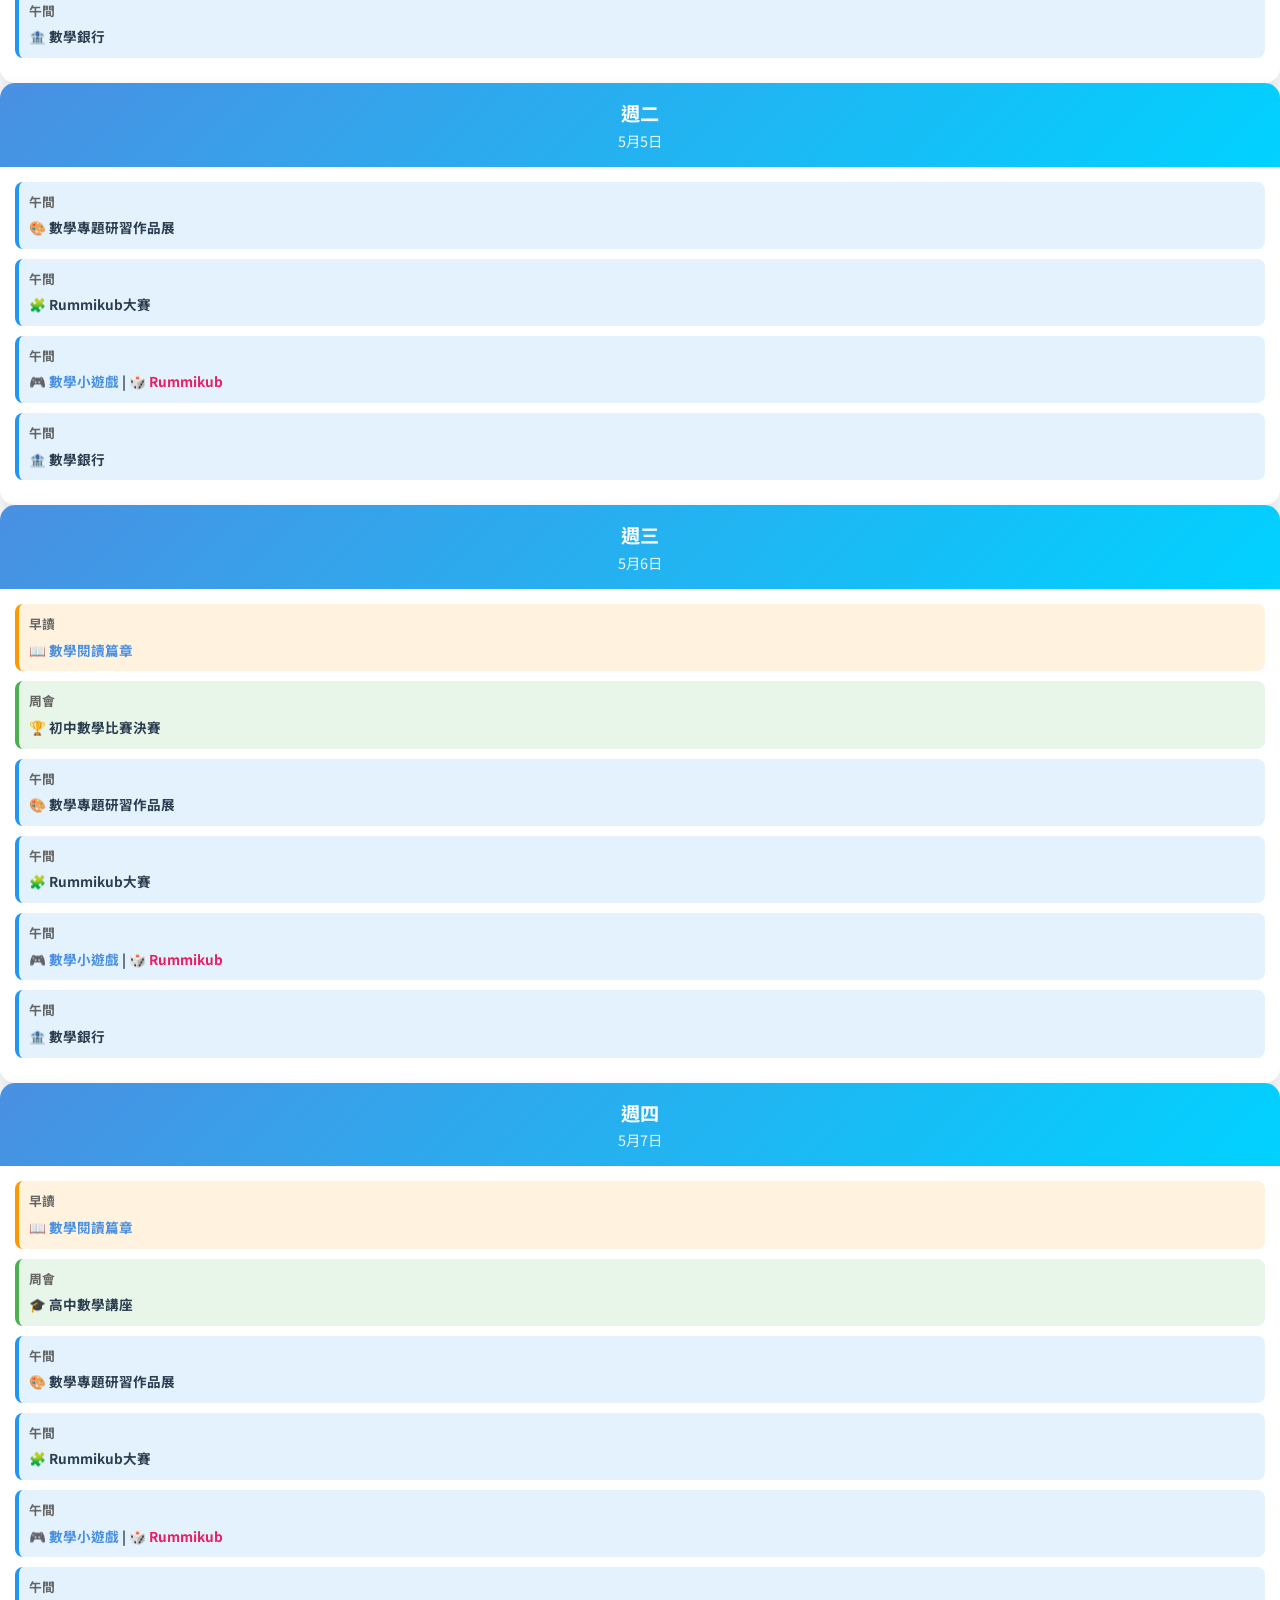
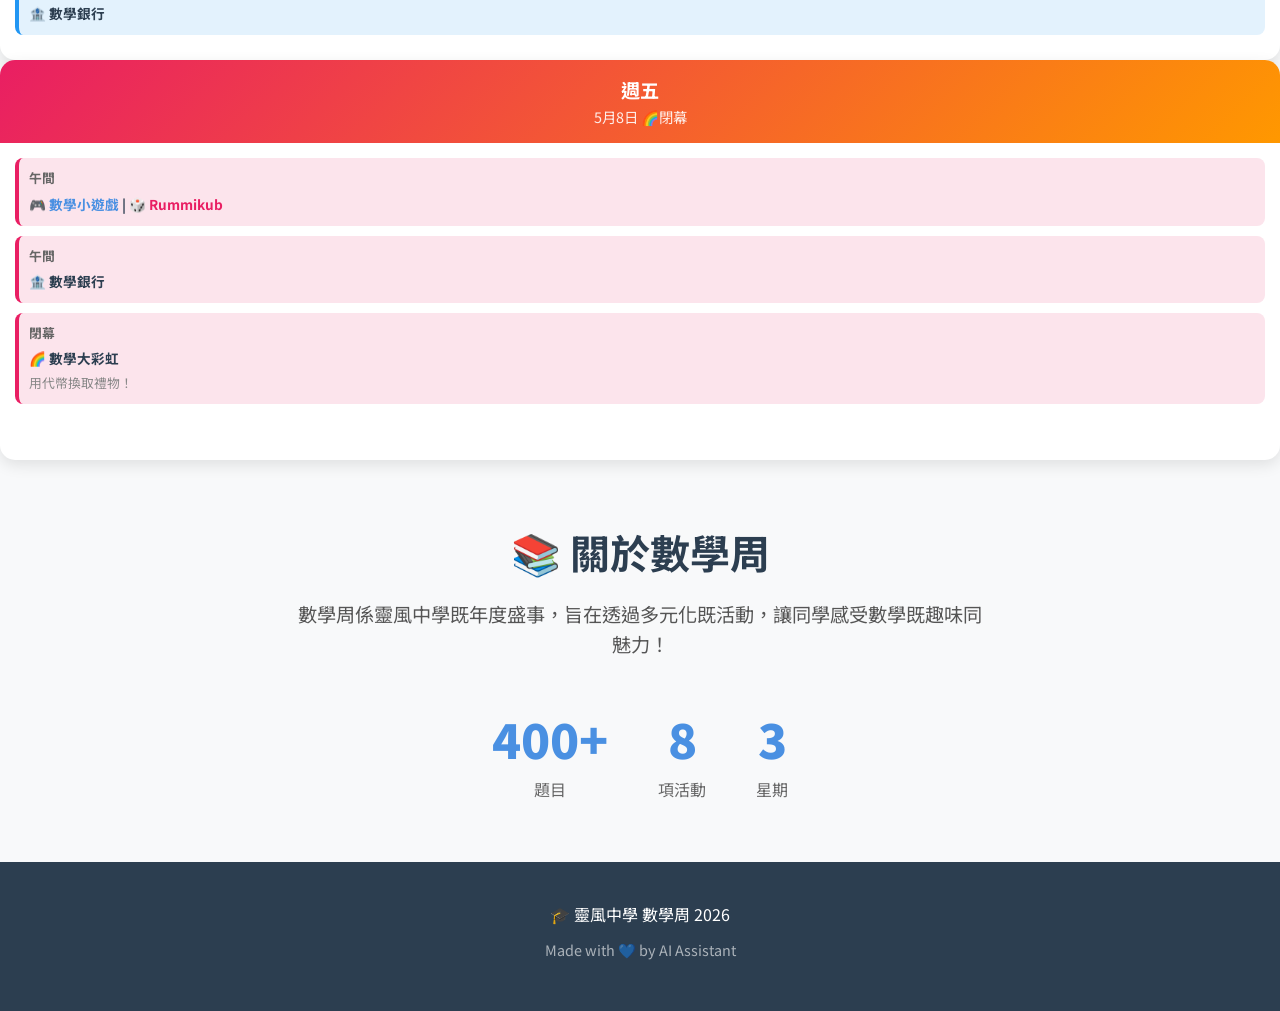
==== commit 7e6eb2f7: "Add Rummikub timer and score app" ====
--- a/index.html
+++ b/index.html
@@ -91,7 +91,7 @@
                 <div class="activity-card small">
                     <div class="activity-icon">📝</div>
                     <div class="activity-info">
-                        <h4>數學閱讀篇章</h4>
+                        <h4><a href="reading.html" style="color: inherit; text-decoration: none;">數學閱讀篇章</a></h4>
                         <p class="date">7/5 (早讀)</p>
                     </div>
                 </div>
@@ -125,7 +125,7 @@
                 <div class="activity-card small">
                     <div class="activity-icon">🎮</div>
                     <div class="activity-info">
-                        <h4><a href="games.html" style="color: inherit; text-decoration: none;">數學小遊戲</a></h4>
+                        <h4><a href="games.html" style="color: inherit; text-decoration: none;">數學小遊戲</a> | <a href="rummikub.html" style="color: inherit; text-decoration: none;">🎲 Rummikub</a></h4>
                         <p class="date">4/5 - 8/5</p>
                     </div>
                 </div>
@@ -171,10 +171,10 @@
             <tbody>
                 <tr>
                     <td style="padding: 12px; text-align: center; font-weight: bold; background: #fff3e0;">早讀</td>
-                    <td style="padding: 12px; text-align: center;">📖 數學閱讀篇章</td>
+                    <td style="padding: 12px; text-align: center;"><a href="reading.html" style="color: #4A90E2; text-decoration: none;">📖 數學閱讀篇章</a></td>
                     <td style="padding: 12px; text-align: center;">-</td>
-                    <td style="padding: 12px; text-align: center;">📖 數學閱讀篇章</td>
-                    <td style="padding: 12px; text-align: center;">📖 數學閱讀篇章</td>
+                    <td style="padding: 12px; text-align: center;"><a href="reading.html" style="color: #4A90E2; text-decoration: none;">📖 數學閱讀篇章</a></td>
+                    <td style="padding: 12px; text-align: center;"><a href="reading.html" style="color: #4A90E2; text-decoration: none;">📖 數學閱讀篇章</a></td>
                     <td style="padding: 12px; text-align: center;">-</td>
                 </tr>
                 <tr style="background: #f5f5f5;">
@@ -191,7 +191,7 @@
                     <td style="padding: 8px; text-align: center; border-top: 1px solid #eee;">🎨 專題研習展</td>
                     <td style="padding: 8px; text-align: center; border-top: 1px solid #eee;">🎨 專題研習展</td>
                     <td style="padding: 8px; text-align: center; border-top: 1px solid #eee;">🎨 專題研習展</td>
-                    <td style="padding: 8px; text-align: center; border-top: 1px solid #eee; background: #fce4ec;">🎮 數學小遊戲</td>
+                    <td style="padding: 8px; text-align: center; border-top: 1px solid #eee; background: #fce4ec;"><a href="games.html" style="color: #4A90E2; text-decoration: none;">🎮 數學小遊戲</a> | <a href="rummikub.html" style="color: #E91E63; text-decoration: none;">🎲 Rummikub</a></td>
                 </tr>
                 <tr>
                     <td style="padding: 8px; text-align: center;">🧩 Rummikub</td>
@@ -201,10 +201,10 @@
                     <td style="padding: 8px; text-align: center; background: #fce4ec;">🏦 數學銀行</td>
                 </tr>
                 <tr>
-                    <td style="padding: 8px; text-align: center;">🎮 數學小遊戲</td>
-                    <td style="padding: 8px; text-align: center;">🎮 數學小遊戲</td>
-                    <td style="padding: 8px; text-align: center;">🎮 數學小遊戲</td>
-                    <td style="padding: 8px; text-align: center;">🎮 數學小遊戲</td>
+                    <td style="padding: 8px; text-align: center;"><a href="games.html" style="color: #4A90E2; text-decoration: none;">🎮 數學小遊戲</a> | <a href="rummikub.html" style="color: #E91E63; text-decoration: none;">🎲 Rummikub</a></td>
+                    <td style="padding: 8px; text-align: center;"><a href="games.html" style="color: #4A90E2; text-decoration: none;">🎮 數學小遊戲</a> | <a href="rummikub.html" style="color: #E91E63; text-decoration: none;">🎲 Rummikub</a></td>
+                    <td style="padding: 8px; text-align: center;"><a href="games.html" style="color: #4A90E2; text-decoration: none;">🎮 數學小遊戲</a> | <a href="rummikub.html" style="color: #E91E63; text-decoration: none;">🎲 Rummikub</a></td>
+                    <td style="padding: 8px; text-align: center;"><a href="games.html" style="color: #4A90E2; text-decoration: none;">🎮 數學小遊戲</a> | <a href="rummikub.html" style="color: #E91E63; text-decoration: none;">🎲 Rummikub</a></td>
                     <td style="padding: 8px; text-align: center; background: #fce4ec;" rowspan="2"><strong>🌈 數學大彩虹</strong><br><small>閉幕禮物</small></td>
                 </tr>
                 <tr>
@@ -231,7 +231,7 @@
                 <div class="calendar-events">
                     <div class="calendar-event morning">
                         <div class="event-time">早讀</div>
-                        <div class="event-name">📖 數學閱讀篇章</div>
+                        <div class="event-name"><a href="reading.html" style="color: #4A90E2; text-decoration: none;">📖 數學閱讀篇章</a></div>
                     </div>
                     <div class="calendar-event lunch">
                         <div class="event-time">午間</div>
@@ -243,7 +243,7 @@
                     </div>
                     <div class="calendar-event lunch">
                         <div class="event-time">午間</div>
-                        <div class="event-name">🎮 數學小遊戲</div>
+                        <div class="event-name"><a href="games.html" style="color: #4A90E2; text-decoration: none;">🎮 數學小遊戲</a> | <a href="rummikub.html" style="color: #E91E63; text-decoration: none;">🎲 Rummikub</a></div>
                     </div>
                     <div class="calendar-event lunch">
                         <div class="event-time">午間</div>
@@ -269,7 +269,7 @@
                     </div>
                     <div class="calendar-event lunch">
                         <div class="event-time">午間</div>
-                        <div class="event-name">🎮 數學小遊戲</div>
+                        <div class="event-name"><a href="games.html" style="color: #4A90E2; text-decoration: none;">🎮 數學小遊戲</a> | <a href="rummikub.html" style="color: #E91E63; text-decoration: none;">🎲 Rummikub</a></div>
                     </div>
                     <div class="calendar-event lunch">
                         <div class="event-time">午間</div>
@@ -287,7 +287,7 @@
                 <div class="calendar-events">
                     <div class="calendar-event morning">
                         <div class="event-time">早讀</div>
-                        <div class="event-name">📖 數學閱讀篇章</div>
+                        <div class="event-name"><a href="reading.html" style="color: #4A90E2; text-decoration: none;">📖 數學閱讀篇章</a></div>
                     </div>
                     <div class="calendar-event">
                         <div class="event-time">周會</div>
@@ -303,7 +303,7 @@
                     </div>
                     <div class="calendar-event lunch">
                         <div class="event-time">午間</div>
-                        <div class="event-name">🎮 數學小遊戲</div>
+                        <div class="event-name"><a href="games.html" style="color: #4A90E2; text-decoration: none;">🎮 數學小遊戲</a> | <a href="rummikub.html" style="color: #E91E63; text-decoration: none;">🎲 Rummikub</a></div>
                     </div>
                     <div class="calendar-event lunch">
                         <div class="event-time">午間</div>
@@ -321,7 +321,7 @@
                 <div class="calendar-events">
                     <div class="calendar-event morning">
                         <div class="event-time">早讀</div>
-                        <div class="event-name">📖 數學閱讀篇章</div>
+                        <div class="event-name"><a href="reading.html" style="color: #4A90E2; text-decoration: none;">📖 數學閱讀篇章</a></div>
                     </div>
                     <div class="calendar-event">
                         <div class="event-time">周會</div>
@@ -337,7 +337,7 @@
                     </div>
                     <div class="calendar-event lunch">
                         <div class="event-time">午間</div>
-                        <div class="event-name">🎮 數學小遊戲</div>
+                        <div class="event-name"><a href="games.html" style="color: #4A90E2; text-decoration: none;">🎮 數學小遊戲</a> | <a href="rummikub.html" style="color: #E91E63; text-decoration: none;">🎲 Rummikub</a></div>
                     </div>
                     <div class="calendar-event lunch">
                         <div class="event-time">午間</div>
@@ -355,7 +355,7 @@
                 <div class="calendar-events">
                     <div class="calendar-event special">
                         <div class="event-time">午間</div>
-                        <div class="event-name">🎮 數學小遊戲</div>
+                        <div class="event-name"><a href="games.html" style="color: #4A90E2; text-decoration: none;">🎮 數學小遊戲</a> | <a href="rummikub.html" style="color: #E91E63; text-decoration: none;">🎲 Rummikub</a></div>
                     </div>
                     <div class="calendar-event special">
                         <div class="event-time">午間</div>
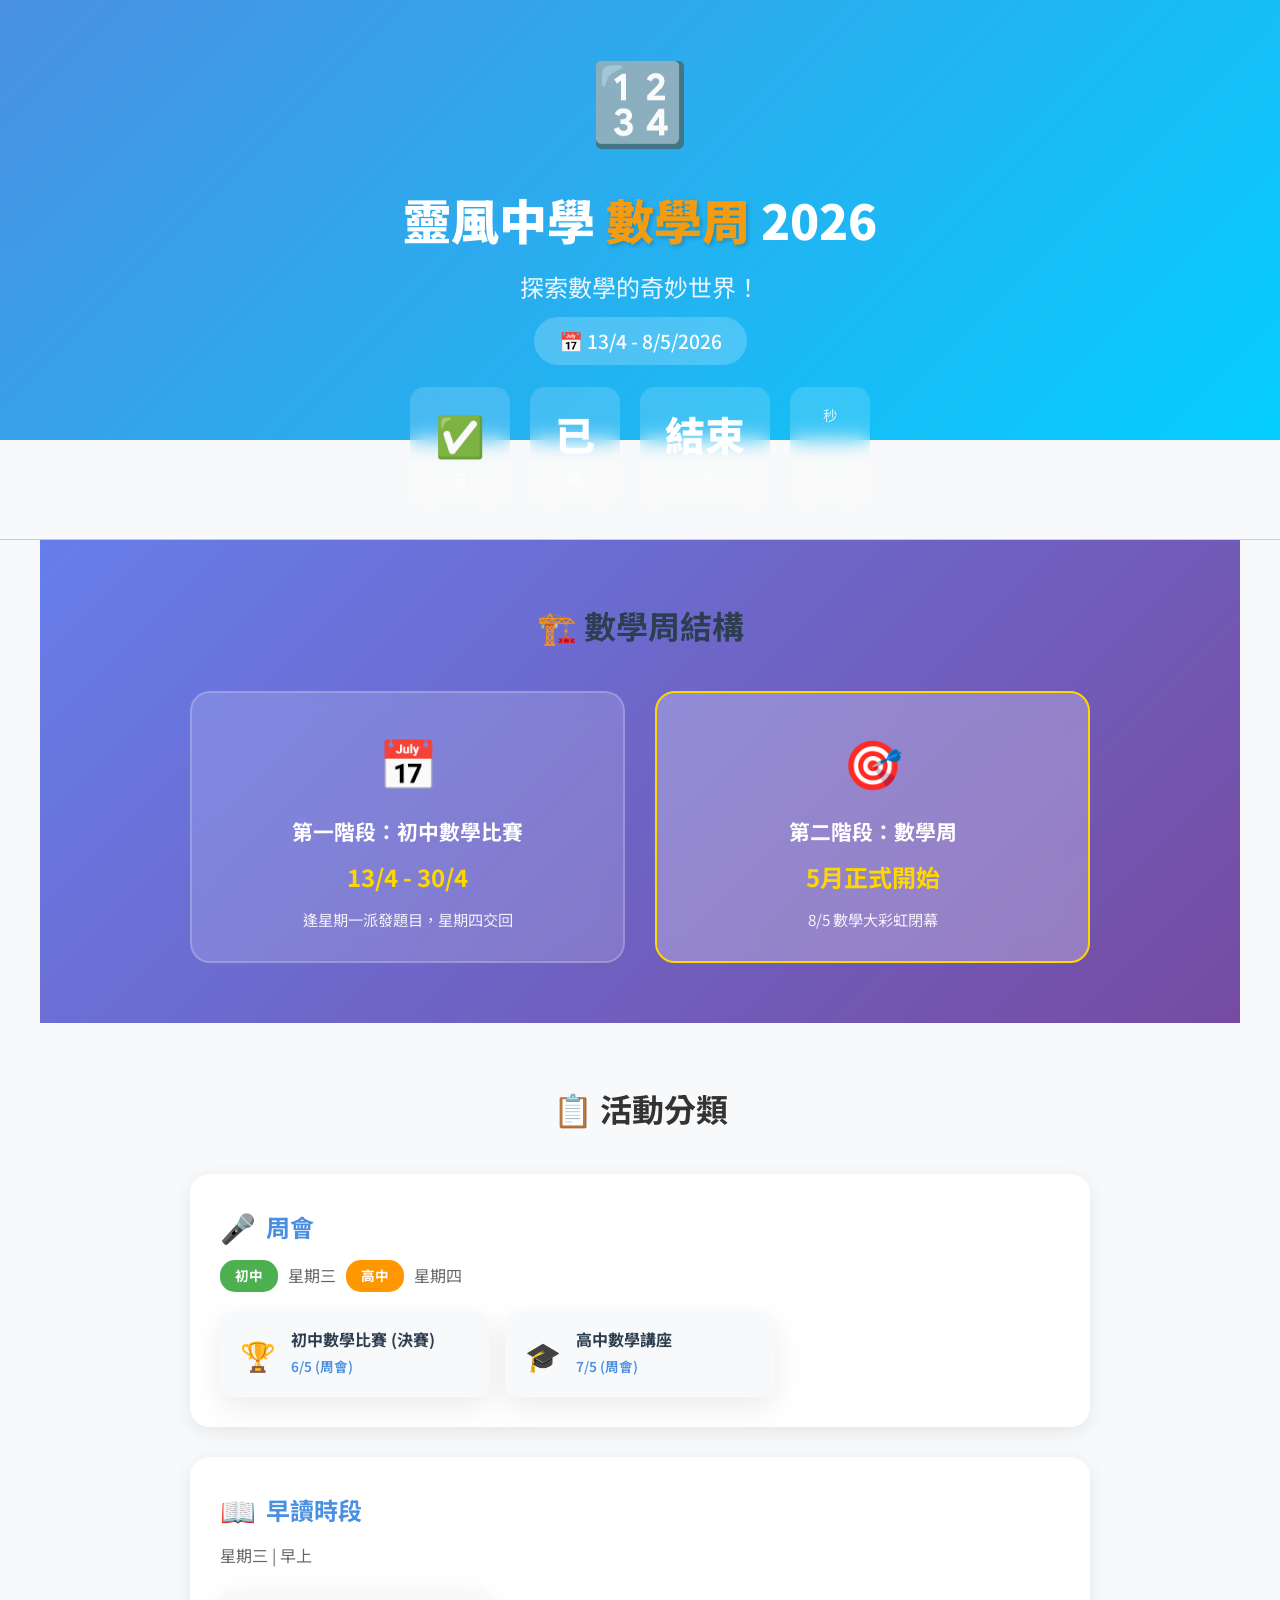
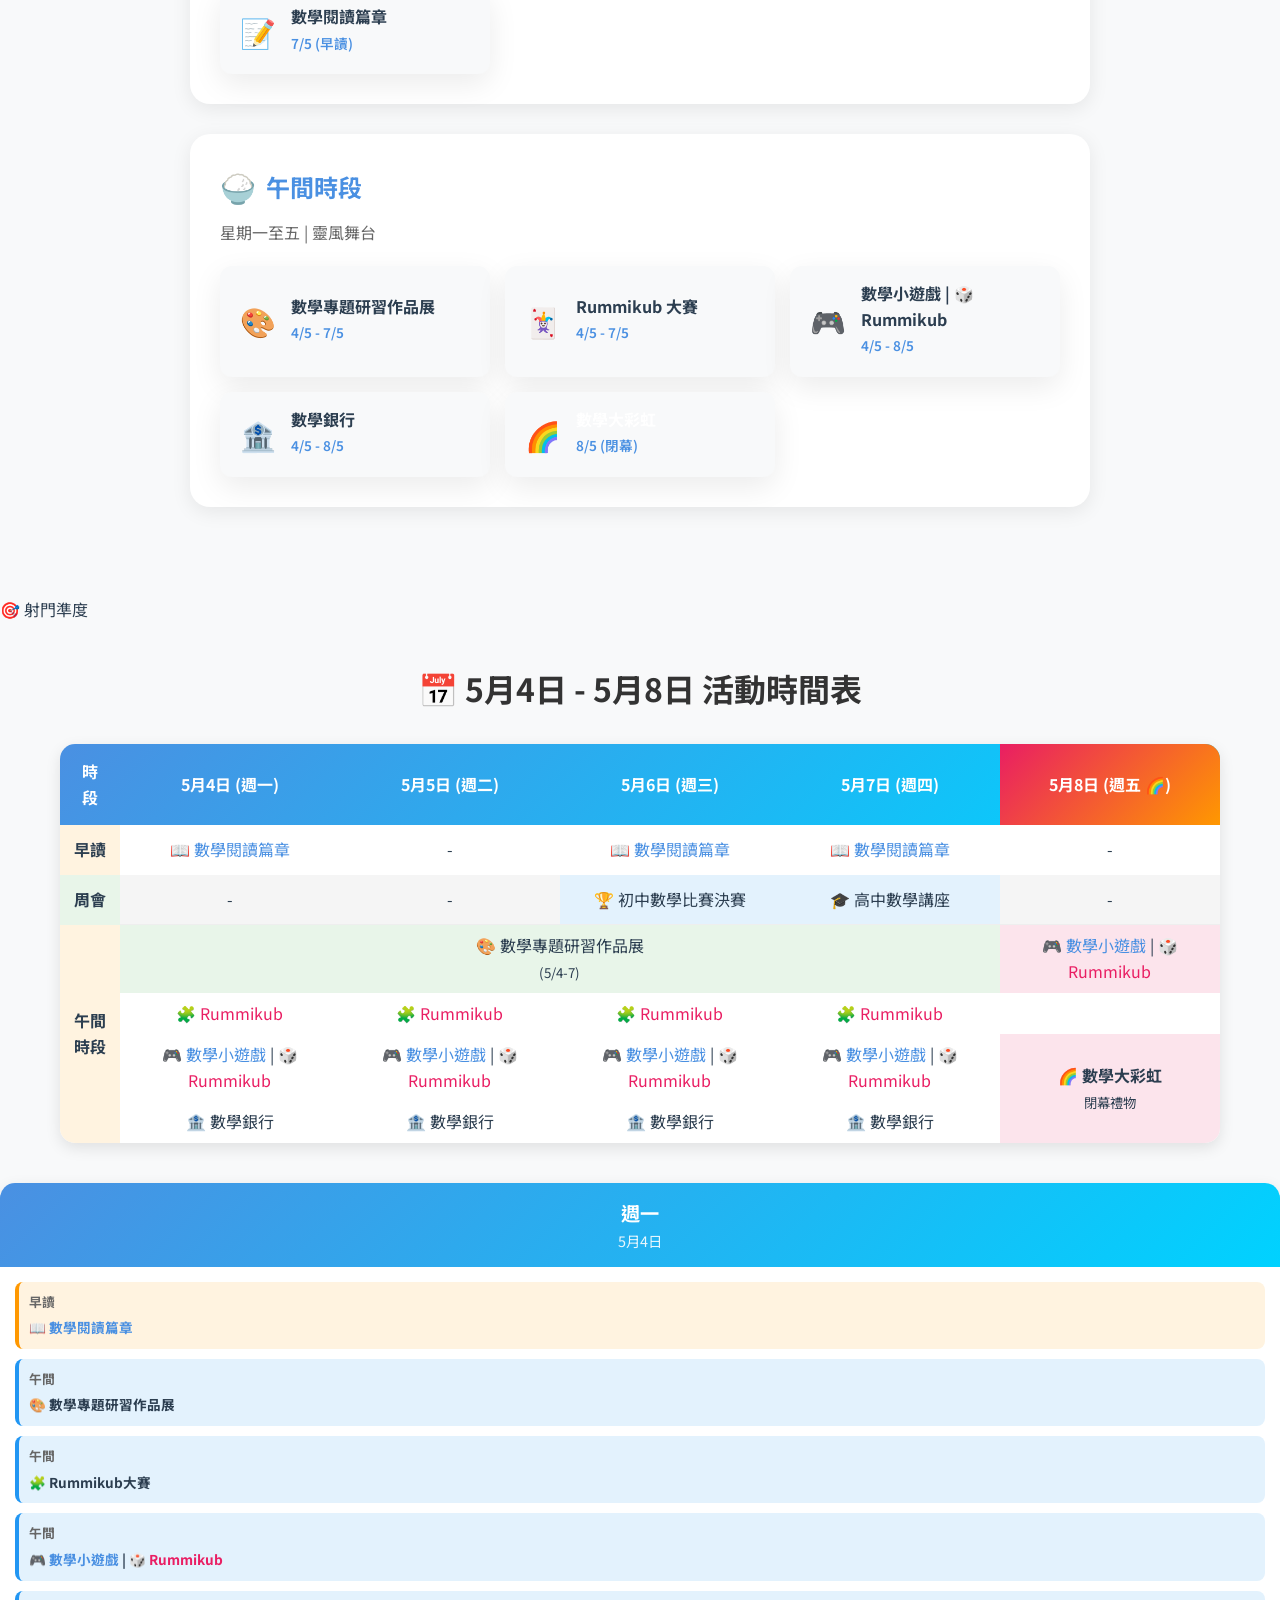
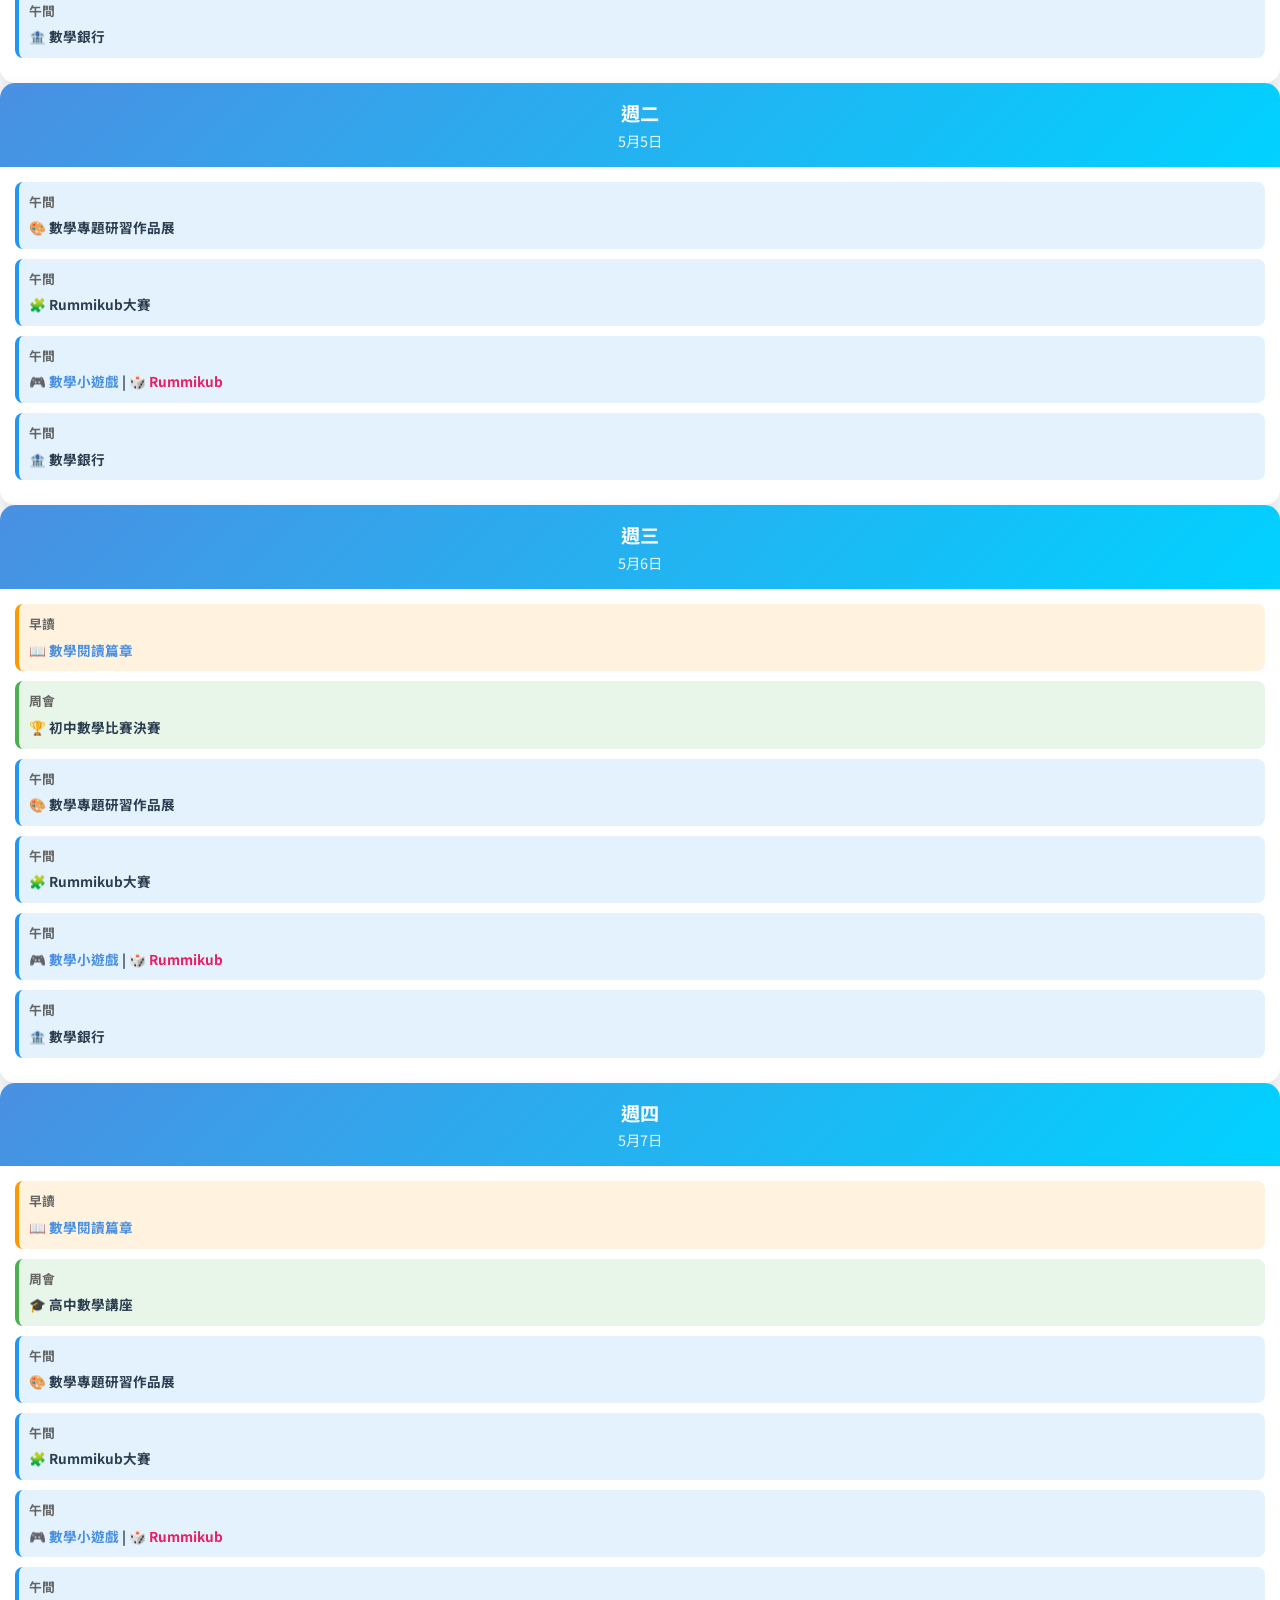
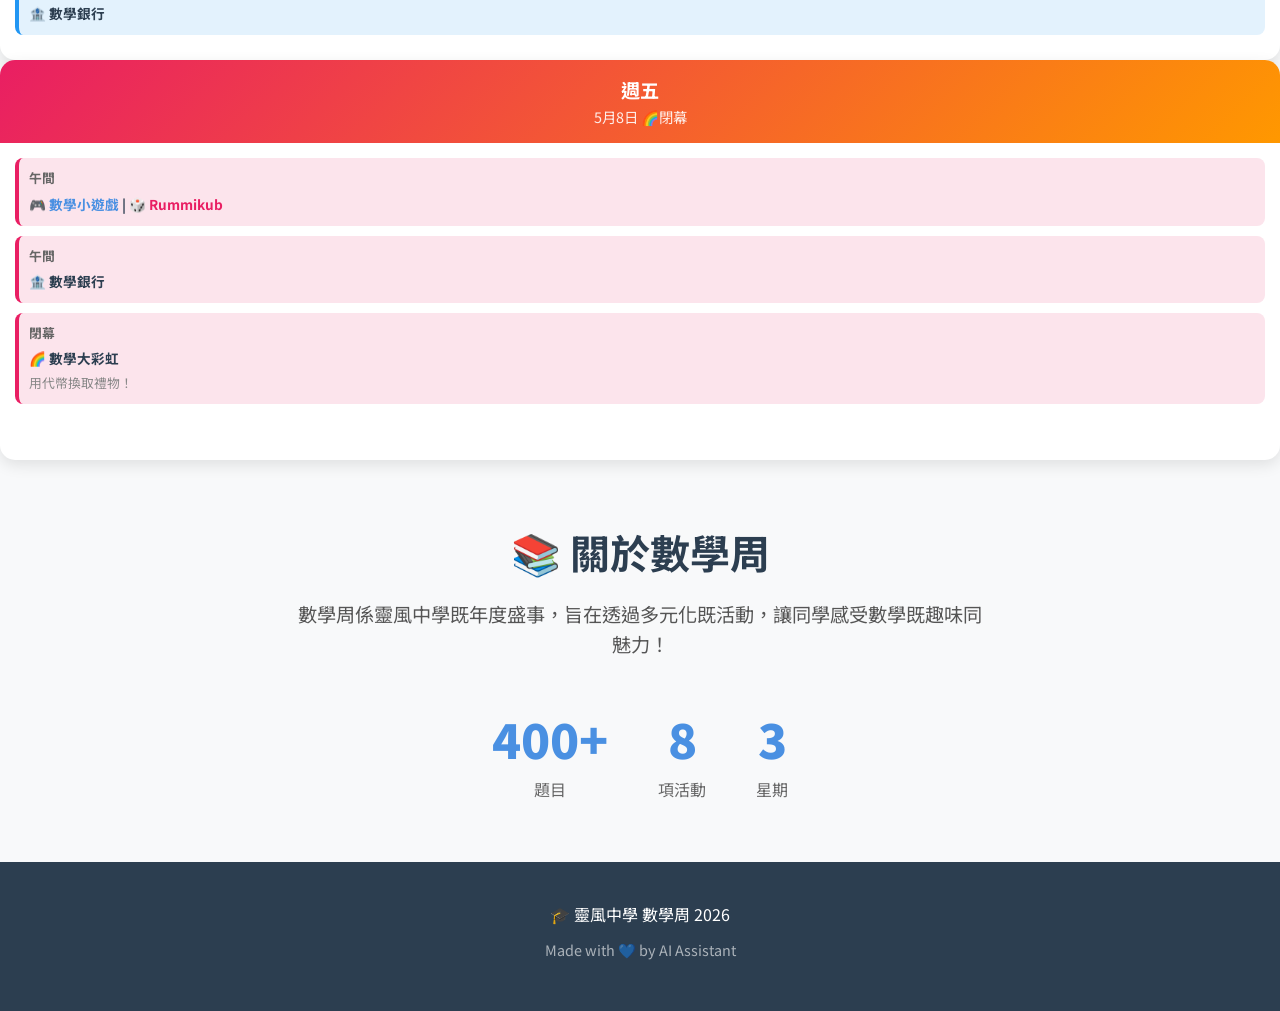
==== commit 705434f0: "Merge exhibition to span Mon-Thu" ====
--- a/index.html
+++ b/index.html
@@ -118,7 +118,7 @@
                 <div class="activity-card small">
                     <div class="activity-icon">🃏</div>
                     <div class="activity-info">
-                        <h4>Rummikub 大賽</h4>
+                        <h4><a href="rummikub.html" style="color: inherit; text-decoration: none;">Rummikub 大賽</a></h4>
                         <p class="date">4/5 - 7/5</p>
                     </div>
                 </div>
@@ -186,19 +186,15 @@
                     <td style="padding: 12px; text-align: center;">-</td>
                 </tr>
                 <tr>
-                    <td rowspan="5" style="padding: 12px; text-align: center; font-weight: bold; background: #fff3e0; vertical-align: middle;">午間<br>時段</td>
-                    <td style="padding: 8px; text-align: center; border-top: 1px solid #eee;">🎨 專題研習展</td>
-                    <td style="padding: 8px; text-align: center; border-top: 1px solid #eee;">🎨 專題研習展</td>
-                    <td style="padding: 8px; text-align: center; border-top: 1px solid #eee;">🎨 專題研習展</td>
-                    <td style="padding: 8px; text-align: center; border-top: 1px solid #eee;">🎨 專題研習展</td>
+                    <td rowspan="6" style="padding: 12px; text-align: center; font-weight: bold; background: #fff3e0; vertical-align: middle;">午間<br>時段</td>
+                    <td colspan="4" style="padding: 8px; text-align: center; border-top: 1px solid #eee; background: #e8f5e9;">🎨 數學專題研習作品展<br><small>(5/4-7)</small></td>
                     <td style="padding: 8px; text-align: center; border-top: 1px solid #eee; background: #fce4ec;"><a href="games.html" style="color: #4A90E2; text-decoration: none;">🎮 數學小遊戲</a> | <a href="rummikub.html" style="color: #E91E63; text-decoration: none;">🎲 Rummikub</a></td>
                 </tr>
                 <tr>
-                    <td style="padding: 8px; text-align: center;">🧩 Rummikub</td>
-                    <td style="padding: 8px; text-align: center;">🧩 Rummikub</td>
-                    <td style="padding: 8px; text-align: center;">🧩 Rummikub</td>
-                    <td style="padding: 8px; text-align: center;">🧩 Rummikub</td>
-                    <td style="padding: 8px; text-align: center; background: #fce4ec;">🏦 數學銀行</td>
+                    <td style="padding: 8px; text-align: center;"><a href="rummikub.html" style="color: #E91E63; text-decoration: none;">🧩 Rummikub</a></td>
+                    <td style="padding: 8px; text-align: center;"><a href="rummikub.html" style="color: #E91E63; text-decoration: none;">🧩 Rummikub</a></td>
+                    <td style="padding: 8px; text-align: center;"><a href="rummikub.html" style="color: #E91E63; text-decoration: none;">🧩 Rummikub</a></td>
+                    <td style="padding: 8px; text-align: center;"><a href="rummikub.html" style="color: #E91E63; text-decoration: none;">🧩 Rummikub</a></td>
                 </tr>
                 <tr>
                     <td style="padding: 8px; text-align: center;"><a href="games.html" style="color: #4A90E2; text-decoration: none;">🎮 數學小遊戲</a> | <a href="rummikub.html" style="color: #E91E63; text-decoration: none;">🎲 Rummikub</a></td>
@@ -239,7 +235,7 @@
                     </div>
                     <div class="calendar-event lunch">
                         <div class="event-time">午間</div>
-                        <div class="event-name">🧩 Rummikub大賽</div>
+                        <div class="event-name"><a href="rummikub.html" style="color: inherit; text-decoration: none;">🧩 Rummikub大賽</a></div>
                     </div>
                     <div class="calendar-event lunch">
                         <div class="event-time">午間</div>
@@ -265,7 +261,7 @@
                     </div>
                     <div class="calendar-event lunch">
                         <div class="event-time">午間</div>
-                        <div class="event-name">🧩 Rummikub大賽</div>
+                        <div class="event-name"><a href="rummikub.html" style="color: inherit; text-decoration: none;">🧩 Rummikub大賽</a></div>
                     </div>
                     <div class="calendar-event lunch">
                         <div class="event-time">午間</div>
@@ -299,7 +295,7 @@
                     </div>
                     <div class="calendar-event lunch">
                         <div class="event-time">午間</div>
-                        <div class="event-name">🧩 Rummikub大賽</div>
+                        <div class="event-name"><a href="rummikub.html" style="color: inherit; text-decoration: none;">🧩 Rummikub大賽</a></div>
                     </div>
                     <div class="calendar-event lunch">
                         <div class="event-time">午間</div>
@@ -333,7 +329,7 @@
                     </div>
                     <div class="calendar-event lunch">
                         <div class="event-time">午間</div>
-                        <div class="event-name">🧩 Rummikub大賽</div>
+                        <div class="event-name"><a href="rummikub.html" style="color: inherit; text-decoration: none;">🧩 Rummikub大賽</a></div>
                     </div>
                     <div class="calendar-event lunch">
                         <div class="event-time">午間</div>
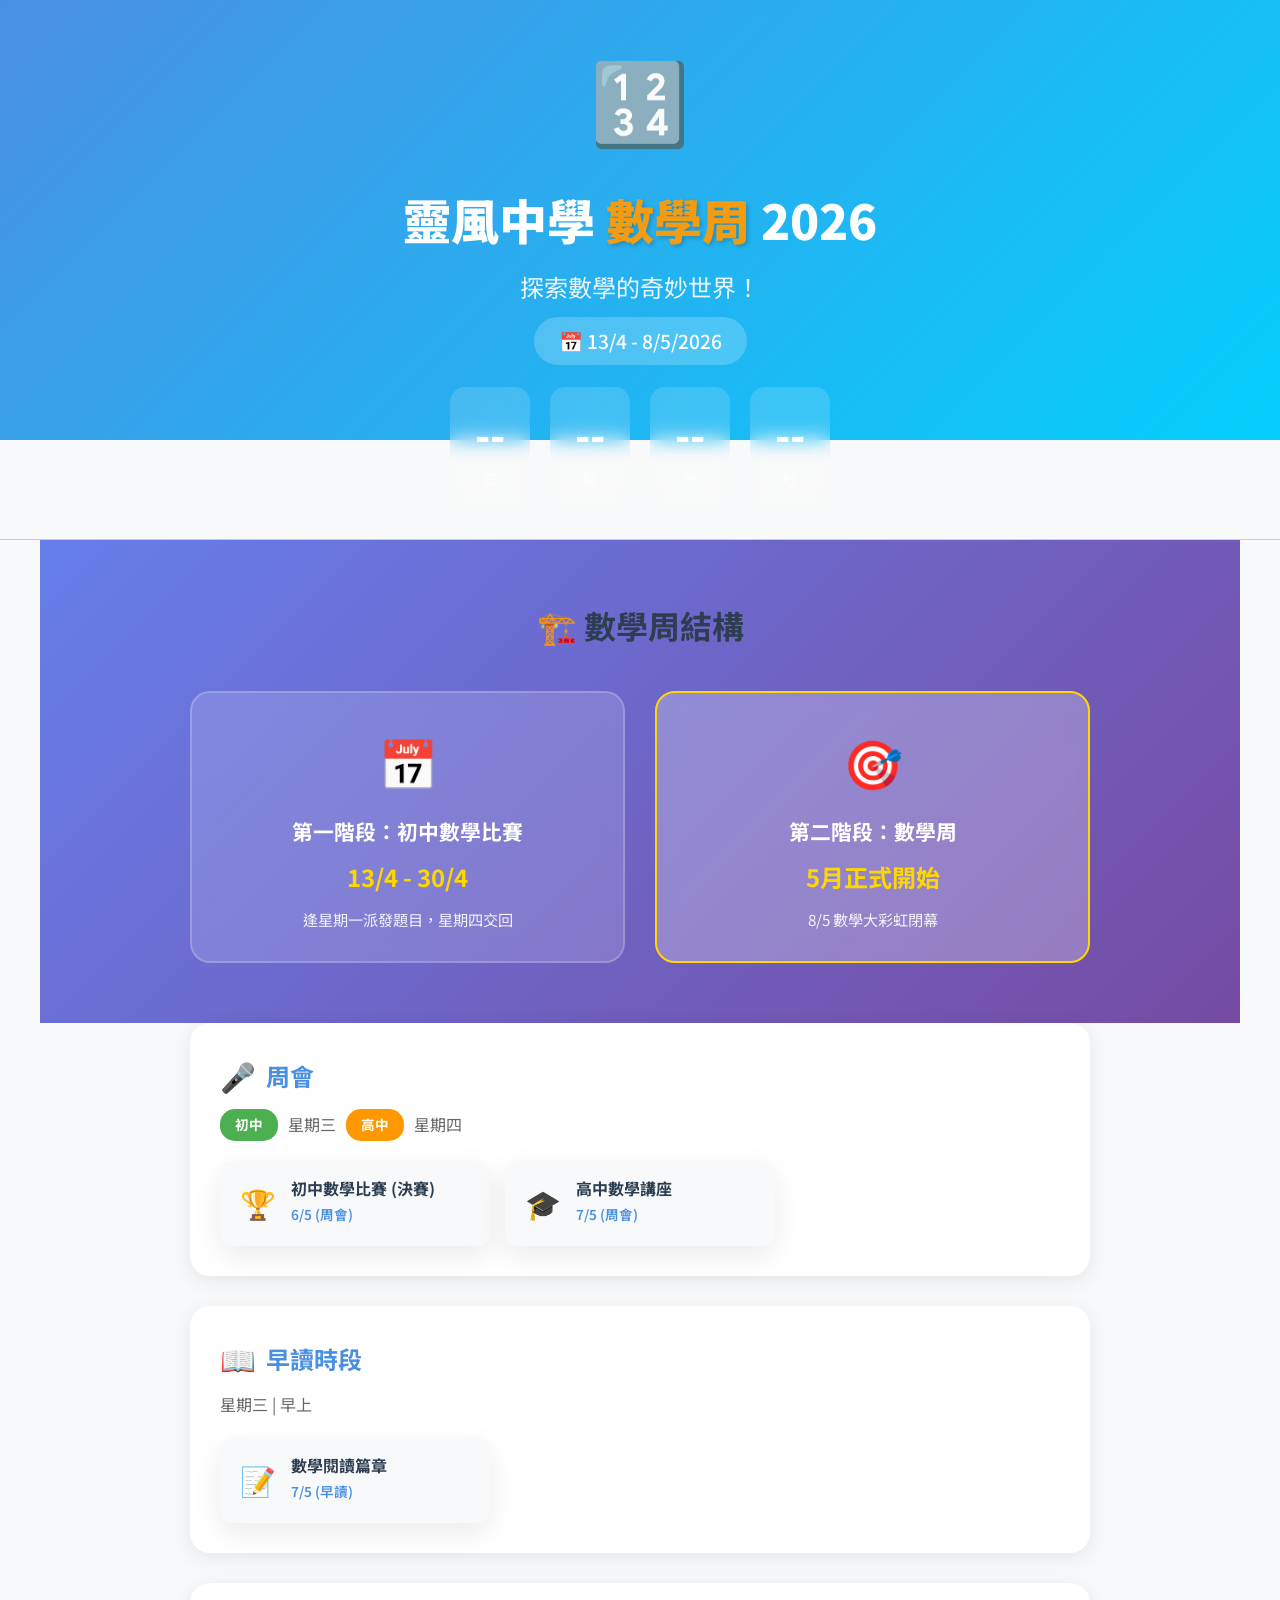
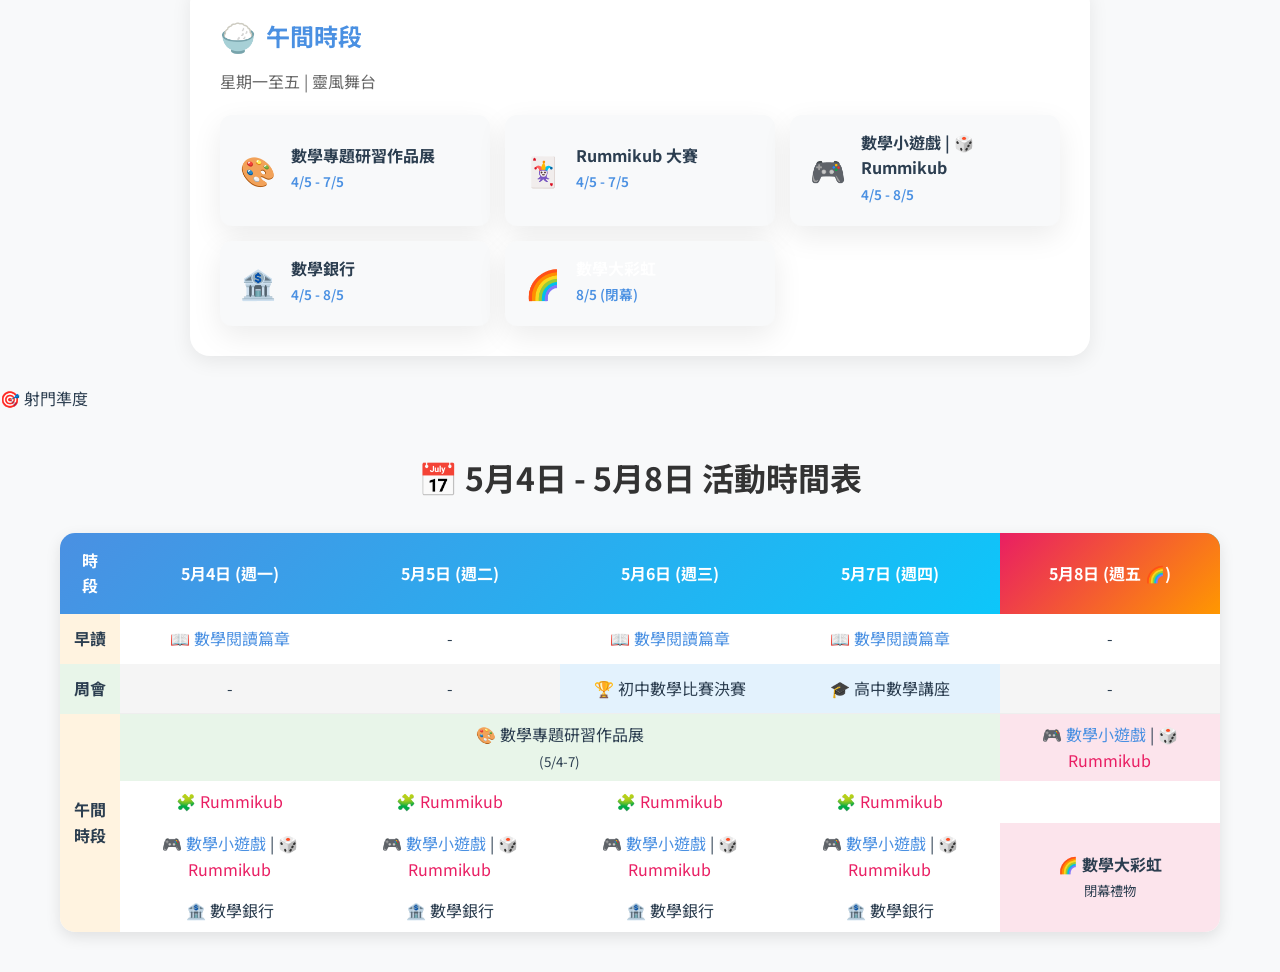
==== commit 1566e472: "Simplify page by hiding detailed activity sections" ====
--- a/index.html
+++ b/index.html
@@ -47,6 +47,7 @@
     </section>
 
     <!-- 活動分類 -->
+    <!-- ACTIVITY_CATEGORIES_START
     <section class="activity-categories">
         <h2>📋 活動分類</h2>
         
@@ -213,192 +214,3 @@
         </table>
     </section>
 
-    <!-- OLD CALENDAR (commented out)
-    <section class="calendar-section">
-        <h2>📅 5月4日 - 5月8日 活動時間表</h2>
-        
-        <div class="calendar-grid">
-            <!-- 5月4日 星期一 -->
-            <div class="calendar-day">
-                <div class="calendar-header">
-                    <div class="day-name">週一</div>
-                    <div class="day-date">5月4日</div>
-                </div>
-                <div class="calendar-events">
-                    <div class="calendar-event morning">
-                        <div class="event-time">早讀</div>
-                        <div class="event-name"><a href="reading.html" style="color: #4A90E2; text-decoration: none;">📖 數學閱讀篇章</a></div>
-                    </div>
-                    <div class="calendar-event lunch">
-                        <div class="event-time">午間</div>
-                        <div class="event-name">🎨 數學專題研習作品展</div>
-                    </div>
-                    <div class="calendar-event lunch">
-                        <div class="event-time">午間</div>
-                        <div class="event-name"><a href="rummikub.html" style="color: inherit; text-decoration: none;">🧩 Rummikub大賽</a></div>
-                    </div>
-                    <div class="calendar-event lunch">
-                        <div class="event-time">午間</div>
-                        <div class="event-name"><a href="games.html" style="color: #4A90E2; text-decoration: none;">🎮 數學小遊戲</a> | <a href="rummikub.html" style="color: #E91E63; text-decoration: none;">🎲 Rummikub</a></div>
-                    </div>
-                    <div class="calendar-event lunch">
-                        <div class="event-time">午間</div>
-                        <div class="event-name">🏦 數學銀行</div>
-                    </div>
-                </div>
-            </div>
-            
-            <!-- 5月5日 星期二 -->
-            <div class="calendar-day">
-                <div class="calendar-header">
-                    <div class="day-name">週二</div>
-                    <div class="day-date">5月5日</div>
-                </div>
-                <div class="calendar-events">
-                    <div class="calendar-event lunch">
-                        <div class="event-time">午間</div>
-                        <div class="event-name">🎨 數學專題研習作品展</div>
-                    </div>
-                    <div class="calendar-event lunch">
-                        <div class="event-time">午間</div>
-                        <div class="event-name"><a href="rummikub.html" style="color: inherit; text-decoration: none;">🧩 Rummikub大賽</a></div>
-                    </div>
-                    <div class="calendar-event lunch">
-                        <div class="event-time">午間</div>
-                        <div class="event-name"><a href="games.html" style="color: #4A90E2; text-decoration: none;">🎮 數學小遊戲</a> | <a href="rummikub.html" style="color: #E91E63; text-decoration: none;">🎲 Rummikub</a></div>
-                    </div>
-                    <div class="calendar-event lunch">
-                        <div class="event-time">午間</div>
-                        <div class="event-name">🏦 數學銀行</div>
-                    </div>
-                </div>
-            </div>
-            
-            <!-- 5月6日 星期三 -->
-            <div class="calendar-day">
-                <div class="calendar-header">
-                    <div class="day-name">週三</div>
-                    <div class="day-date">5月6日</div>
-                </div>
-                <div class="calendar-events">
-                    <div class="calendar-event morning">
-                        <div class="event-time">早讀</div>
-                        <div class="event-name"><a href="reading.html" style="color: #4A90E2; text-decoration: none;">📖 數學閱讀篇章</a></div>
-                    </div>
-                    <div class="calendar-event">
-                        <div class="event-time">周會</div>
-                        <div class="event-name">🏆 初中數學比賽決賽</div>
-                    </div>
-                    <div class="calendar-event lunch">
-                        <div class="event-time">午間</div>
-                        <div class="event-name">🎨 數學專題研習作品展</div>
-                    </div>
-                    <div class="calendar-event lunch">
-                        <div class="event-time">午間</div>
-                        <div class="event-name"><a href="rummikub.html" style="color: inherit; text-decoration: none;">🧩 Rummikub大賽</a></div>
-                    </div>
-                    <div class="calendar-event lunch">
-                        <div class="event-time">午間</div>
-                        <div class="event-name"><a href="games.html" style="color: #4A90E2; text-decoration: none;">🎮 數學小遊戲</a> | <a href="rummikub.html" style="color: #E91E63; text-decoration: none;">🎲 Rummikub</a></div>
-                    </div>
-                    <div class="calendar-event lunch">
-                        <div class="event-time">午間</div>
-                        <div class="event-name">🏦 數學銀行</div>
-                    </div>
-                </div>
-            </div>
-            
-            <!-- 5月7日 星期四 -->
-            <div class="calendar-day">
-                <div class="calendar-header">
-                    <div class="day-name">週四</div>
-                    <div class="day-date">5月7日</div>
-                </div>
-                <div class="calendar-events">
-                    <div class="calendar-event morning">
-                        <div class="event-time">早讀</div>
-                        <div class="event-name"><a href="reading.html" style="color: #4A90E2; text-decoration: none;">📖 數學閱讀篇章</a></div>
-                    </div>
-                    <div class="calendar-event">
-                        <div class="event-time">周會</div>
-                        <div class="event-name">🎓 高中數學講座</div>
-                    </div>
-                    <div class="calendar-event lunch">
-                        <div class="event-time">午間</div>
-                        <div class="event-name">🎨 數學專題研習作品展</div>
-                    </div>
-                    <div class="calendar-event lunch">
-                        <div class="event-time">午間</div>
-                        <div class="event-name"><a href="rummikub.html" style="color: inherit; text-decoration: none;">🧩 Rummikub大賽</a></div>
-                    </div>
-                    <div class="calendar-event lunch">
-                        <div class="event-time">午間</div>
-                        <div class="event-name"><a href="games.html" style="color: #4A90E2; text-decoration: none;">🎮 數學小遊戲</a> | <a href="rummikub.html" style="color: #E91E63; text-decoration: none;">🎲 Rummikub</a></div>
-                    </div>
-                    <div class="calendar-event lunch">
-                        <div class="event-time">午間</div>
-                        <div class="event-name">🏦 數學銀行</div>
-                    </div>
-                </div>
-            </div>
-            
-            <!-- 5月8日 星期五 -->
-            <div class="calendar-day">
-                <div class="calendar-header" style="background: linear-gradient(135deg, #E91E63 0%, #FF9800 100%);">
-                    <div class="day-name">週五</div>
-                    <div class="day-date">5月8日 🌈閉幕</div>
-                </div>
-                <div class="calendar-events">
-                    <div class="calendar-event special">
-                        <div class="event-time">午間</div>
-                        <div class="event-name"><a href="games.html" style="color: #4A90E2; text-decoration: none;">🎮 數學小遊戲</a> | <a href="rummikub.html" style="color: #E91E63; text-decoration: none;">🎲 Rummikub</a></div>
-                    </div>
-                    <div class="calendar-event special">
-                        <div class="event-time">午間</div>
-                        <div class="event-name">🏦 數學銀行</div>
-                    </div>
-                    <div class="calendar-event special">
-                        <div class="event-time">閉幕</div>
-                        <div class="event-name">🌈 數學大彩虹</div>
-                        <div class="event-desc">用代幣換取禮物！</div>
-                    </div>
-                </div>
-            </div>
-        </div>
-    </section>
-
-
-    <!-- 關於我們 -->
-    <section class="about" id="about">
-        <h2>📚 關於數學周</h2>
-        <div class="about-content">
-            <p>數學周係靈風中學既年度盛事，旨在透過多元化既活動，讓同學感受數學既趣味同魅力！</p>
-            
-            <div class="highlights">
-                <div class="highlight-item">
-                    <span class="num">400+</span>
-                    <span class="label">題目</span>
-                </div>
-                <div class="highlight-item">
-                    <span class="num">8</span>
-                    <span class="label">項活動</span>
-                </div>
-                <div class="highlight-item">
-                    <span class="num">3</span>
-                    <span class="label">星期</span>
-                </div>
-            </div>
-        </div>
-    </section>
-
-    <!-- Footer -->
-    <footer>
-        <div class="footer-content">
-            <p>🎓 靈風中學 數學周 2026</p>
-            <p class="credit">Made with 💙 by AI Assistant</p>
-        </div>
-    </footer>
-
-    <script src="js/main.js"></script>
-</body>
-</html>
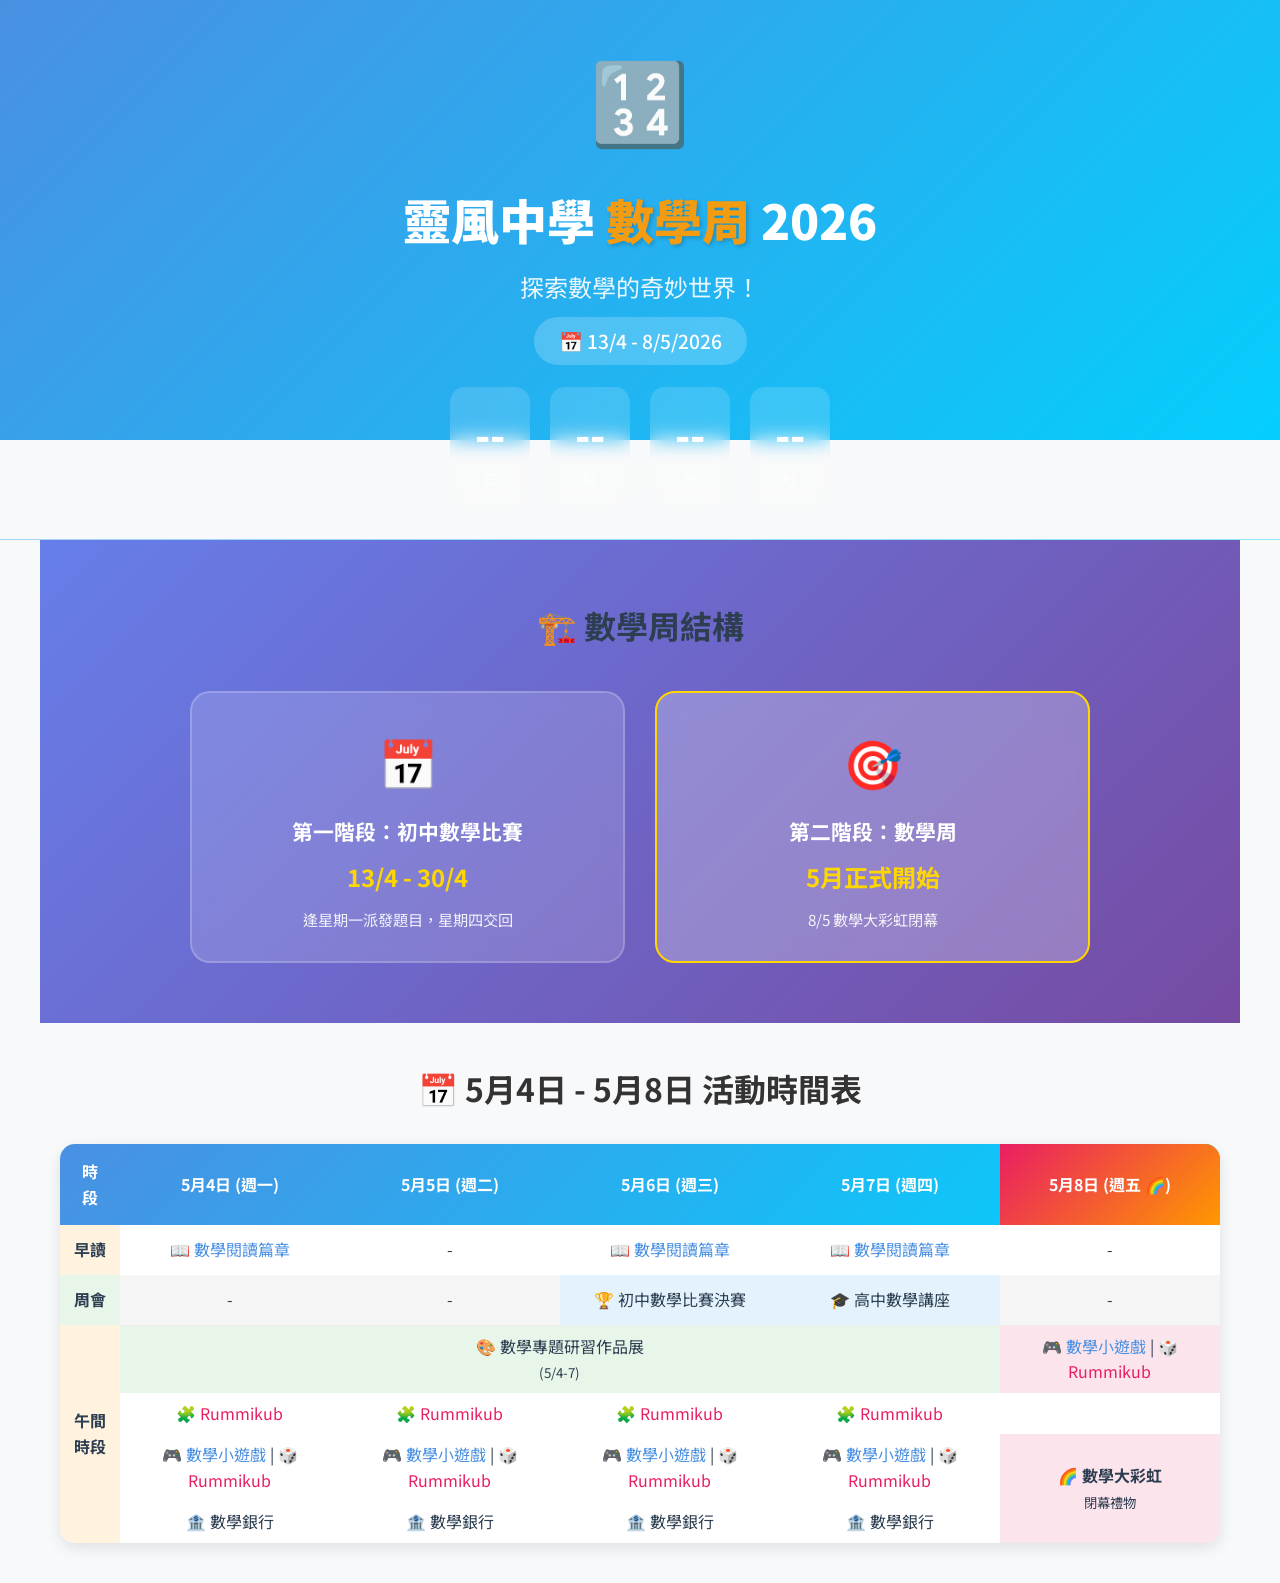
==== commit be8153a5: "Remove activity categories completely" ====
--- a/index.html
+++ b/index.html
@@ -46,113 +46,7 @@
         </div>
     </section>
 
-    <!-- 活動分類 -->
-    <!-- ACTIVITY_CATEGORIES_START
-    <section class="activity-categories">
-        <h2>📋 活動分類</h2>
-        
-        <!-- 周會 -->
-        <div class="category-block">
-            <h3 class="category-title">
-                <span class="category-icon">🎤</span>
-                周會
-            </h3>
-            <div class="category-info">
-                <span class="badge junior">初中</span> 星期三
-                <span class="badge senior">高中</span> 星期四
-            </div>
-            <div class="activities-grid">
-                <div class="activity-card small">
-                    <div class="activity-icon">🏆</div>
-                    <div class="activity-info">
-                        <h4>初中數學比賽 (決賽)</h4>
-                        <p class="date">6/5 (周會)</p>
-                    </div>
-                </div>
-                <div class="activity-card small">
-                    <div class="activity-icon">🎓</div>
-                    <div class="activity-info">
-                        <h4>高中數學講座</h4>
-                        <p class="date">7/5 (周會)</p>
-                    </div>
-                </div>
-            </div>
-        </div>
-
-        <!-- 早讀時段 -->
-        <div class="category-block">
-            <h3 class="category-title">
-                <span class="category-icon">📖</span>
-                早讀時段
-            </h3>
-            <div class="category-info">
-                星期三 | 早上
-            </div>
-            <div class="activities-grid">
-                <div class="activity-card small">
-                    <div class="activity-icon">📝</div>
-                    <div class="activity-info">
-                        <h4><a href="reading.html" style="color: inherit; text-decoration: none;">數學閱讀篇章</a></h4>
-                        <p class="date">7/5 (早讀)</p>
-                    </div>
-                </div>
-            </div>
-        </div>
-
-        <!-- 午間時段 -->
-        <div class="category-block">
-            <h3 class="category-title">
-                <span class="category-icon">🍚</span>
-                午間時段
-            </h3>
-            <div class="category-info">
-                星期一至五 | 靈風舞台
-            </div>
-            <div class="activities-grid">
-                <div class="activity-card small">
-                    <div class="activity-icon">🎨</div>
-                    <div class="activity-info">
-                        <h4>數學專題研習作品展</h4>
-                        <p class="date">4/5 - 7/5</p>
-                    </div>
-                </div>
-                <div class="activity-card small">
-                    <div class="activity-icon">🃏</div>
-                    <div class="activity-info">
-                        <h4><a href="rummikub.html" style="color: inherit; text-decoration: none;">Rummikub 大賽</a></h4>
-                        <p class="date">4/5 - 7/5</p>
-                    </div>
-                </div>
-                <div class="activity-card small">
-                    <div class="activity-icon">🎮</div>
-                    <div class="activity-info">
-                        <h4><a href="games.html" style="color: inherit; text-decoration: none;">數學小遊戲</a> | <a href="rummikub.html" style="color: inherit; text-decoration: none;">🎲 Rummikub</a></h4>
-                        <p class="date">4/5 - 8/5</p>
-                    </div>
-                </div>
-                <div class="activity-card small">
-                    <div class="activity-icon">🏦</div>
-                    <div class="activity-info">
-                        <h4>數學銀行</h4>
-                        <p class="date">4/5 - 8/5</p>
-                    </div>
-                </div>
-                <div class="activity-card small special">
-                    <div class="activity-icon">🌈</div>
-                    <div class="activity-info">
-                        <h4>數學大彩虹</h4>
-                        <p class="date">8/5 (閉幕)</p>
-                    </div>
-                </div>
-            </div>
-        </div>
-    </section>
-                    <span>🎯 射門準度</span>
-                </div>
-            </div>
-        </div>
-    </section>
-
+    
 
     <!-- 日曆格式活動時間表 -->
     <section class="calendar-section" style="padding: 40px 20px; background: #f8f9fa;">
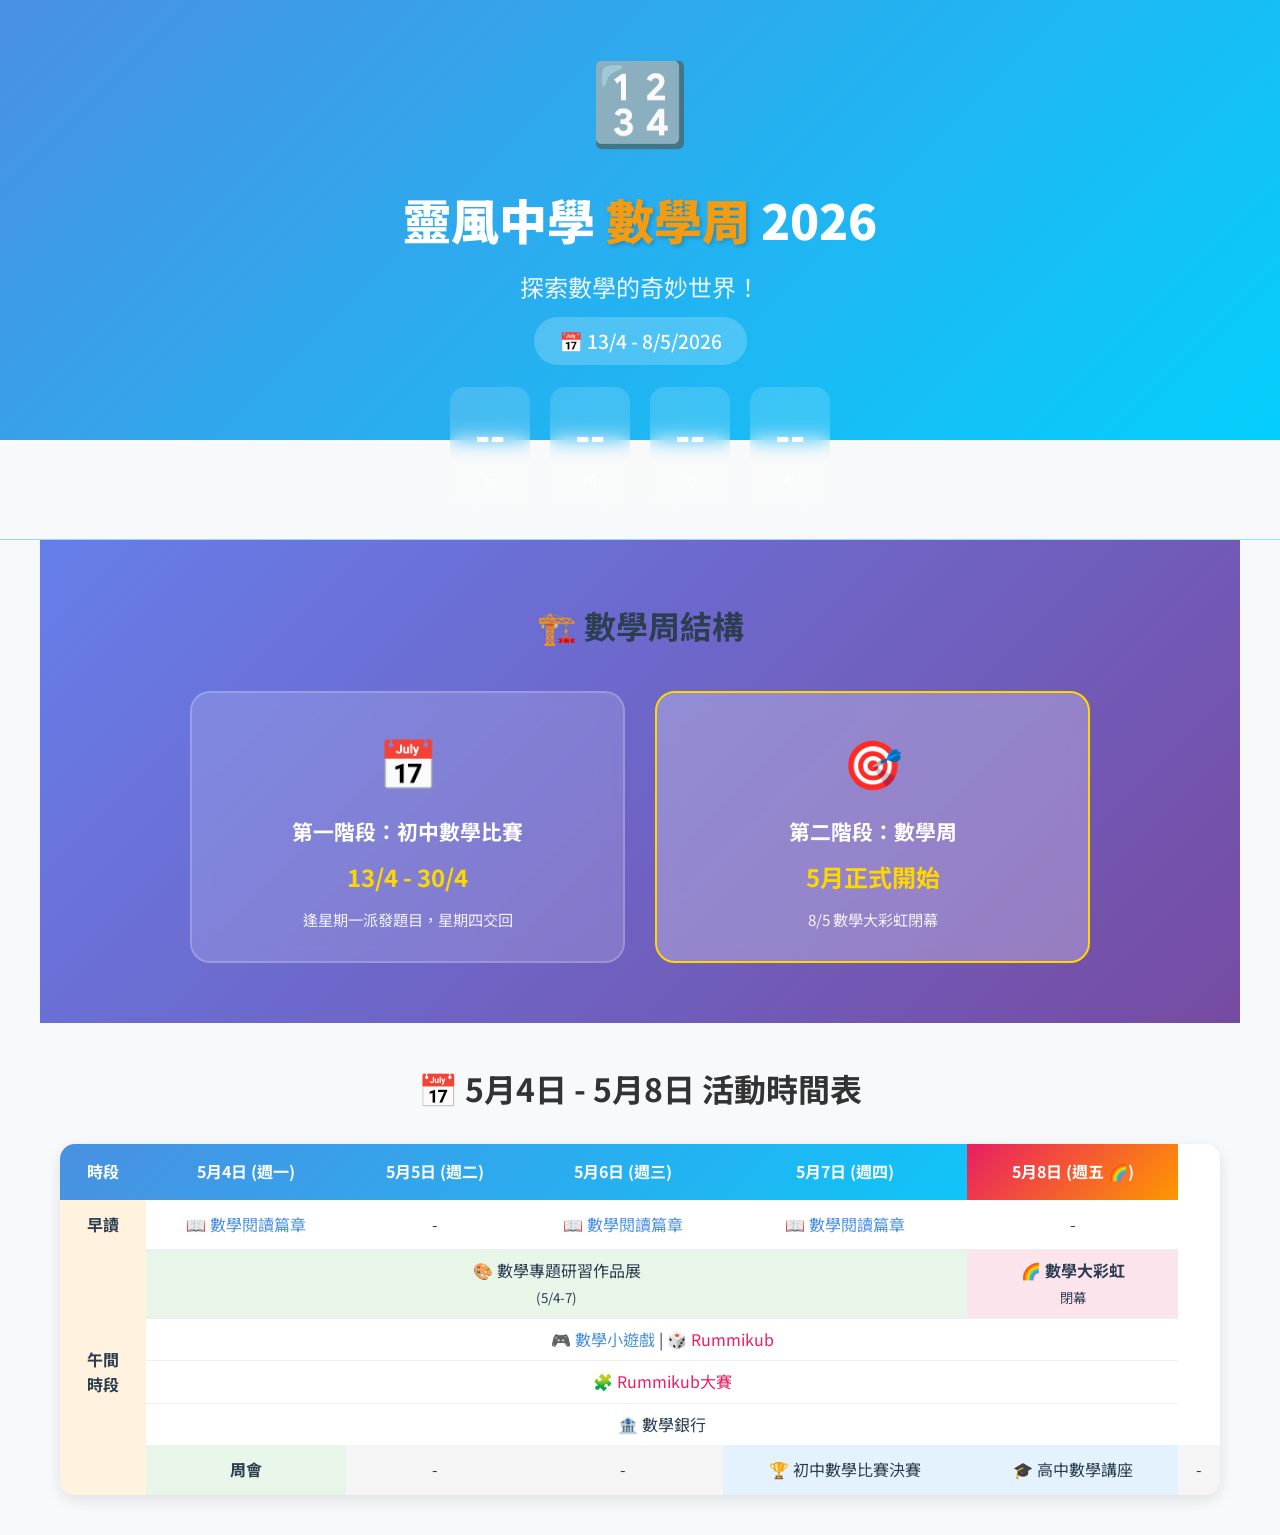
==== commit aa254485: "Swap 周會/午間 and span games across all days" ====
--- a/index.html
+++ b/index.html
@@ -72,6 +72,22 @@
                     <td style="padding: 12px; text-align: center;"><a href="reading.html" style="color: #4A90E2; text-decoration: none;">📖 數學閱讀篇章</a></td>
                     <td style="padding: 12px; text-align: center;">-</td>
                 </tr>
+                <!-- 午間時段 (移到周會前面) -->
+                <tr>
+                    <td rowspan="5" style="padding: 12px; text-align: center; font-weight: bold; background: #fff3e0; vertical-align: middle;">午間<br>時段</td>
+                    <td colspan="4" style="padding: 8px; text-align: center; border-top: 1px solid #eee; background: #e8f5e9;">🎨 數學專題研習作品展<br><small>(5/4-7)</small></td>
+                    <td style="padding: 8px; text-align: center; border-top: 1px solid #eee; background: #fce4ec;"><strong>🌈 數學大彩虹</strong><br><small>閉幕</small></td>
+                </tr>
+                <tr>
+                    <td colspan="5" style="padding: 8px; text-align: center; border-top: 1px solid #eee;"><a href="games.html" style="color: #4A90E2; text-decoration: none;">🎮 數學小遊戲</a> | <a href="rummikub.html" style="color: #E91E63; text-decoration: none;">🎲 Rummikub</a></td>
+                </tr>
+                <tr>
+                    <td colspan="5" style="padding: 8px; text-align: center; border-top: 1px solid #eee;"><a href="rummikub.html" style="color: #E91E63; text-decoration: none;">🧩 Rummikub大賽</a></td>
+                </tr>
+                <tr>
+                    <td colspan="5" style="padding: 8px; text-align: center; border-top: 1px solid #eee;">🏦 數學銀行</td>
+                </tr>
+                <!-- 周會 (午間時段之後) -->
                 <tr style="background: #f5f5f5;">
                     <td style="padding: 12px; text-align: center; font-weight: bold; background: #e8f5e9;">周會</td>
                     <td style="padding: 12px; text-align: center;">-</td>
@@ -80,30 +96,6 @@
                     <td style="padding: 12px; text-align: center; background: #e3f2fd;">🎓 高中數學講座</td>
                     <td style="padding: 12px; text-align: center;">-</td>
                 </tr>
-                <tr>
-                    <td rowspan="6" style="padding: 12px; text-align: center; font-weight: bold; background: #fff3e0; vertical-align: middle;">午間<br>時段</td>
-                    <td colspan="4" style="padding: 8px; text-align: center; border-top: 1px solid #eee; background: #e8f5e9;">🎨 數學專題研習作品展<br><small>(5/4-7)</small></td>
-                    <td style="padding: 8px; text-align: center; border-top: 1px solid #eee; background: #fce4ec;"><a href="games.html" style="color: #4A90E2; text-decoration: none;">🎮 數學小遊戲</a> | <a href="rummikub.html" style="color: #E91E63; text-decoration: none;">🎲 Rummikub</a></td>
-                </tr>
-                <tr>
-                    <td style="padding: 8px; text-align: center;"><a href="rummikub.html" style="color: #E91E63; text-decoration: none;">🧩 Rummikub</a></td>
-                    <td style="padding: 8px; text-align: center;"><a href="rummikub.html" style="color: #E91E63; text-decoration: none;">🧩 Rummikub</a></td>
-                    <td style="padding: 8px; text-align: center;"><a href="rummikub.html" style="color: #E91E63; text-decoration: none;">🧩 Rummikub</a></td>
-                    <td style="padding: 8px; text-align: center;"><a href="rummikub.html" style="color: #E91E63; text-decoration: none;">🧩 Rummikub</a></td>
-                </tr>
-                <tr>
-                    <td style="padding: 8px; text-align: center;"><a href="games.html" style="color: #4A90E2; text-decoration: none;">🎮 數學小遊戲</a> | <a href="rummikub.html" style="color: #E91E63; text-decoration: none;">🎲 Rummikub</a></td>
-                    <td style="padding: 8px; text-align: center;"><a href="games.html" style="color: #4A90E2; text-decoration: none;">🎮 數學小遊戲</a> | <a href="rummikub.html" style="color: #E91E63; text-decoration: none;">🎲 Rummikub</a></td>
-                    <td style="padding: 8px; text-align: center;"><a href="games.html" style="color: #4A90E2; text-decoration: none;">🎮 數學小遊戲</a> | <a href="rummikub.html" style="color: #E91E63; text-decoration: none;">🎲 Rummikub</a></td>
-                    <td style="padding: 8px; text-align: center;"><a href="games.html" style="color: #4A90E2; text-decoration: none;">🎮 數學小遊戲</a> | <a href="rummikub.html" style="color: #E91E63; text-decoration: none;">🎲 Rummikub</a></td>
-                    <td style="padding: 8px; text-align: center; background: #fce4ec;" rowspan="2"><strong>🌈 數學大彩虹</strong><br><small>閉幕禮物</small></td>
-                </tr>
-                <tr>
-                    <td style="padding: 8px; text-align: center;">🏦 數學銀行</td>
-                    <td style="padding: 8px; text-align: center;">🏦 數學銀行</td>
-                    <td style="padding: 8px; text-align: center;">🏦 數學銀行</td>
-                    <td style="padding: 8px; text-align: center;">🏦 數學銀行</td>
-                </tr>
             </tbody>
         </table>
     </section>
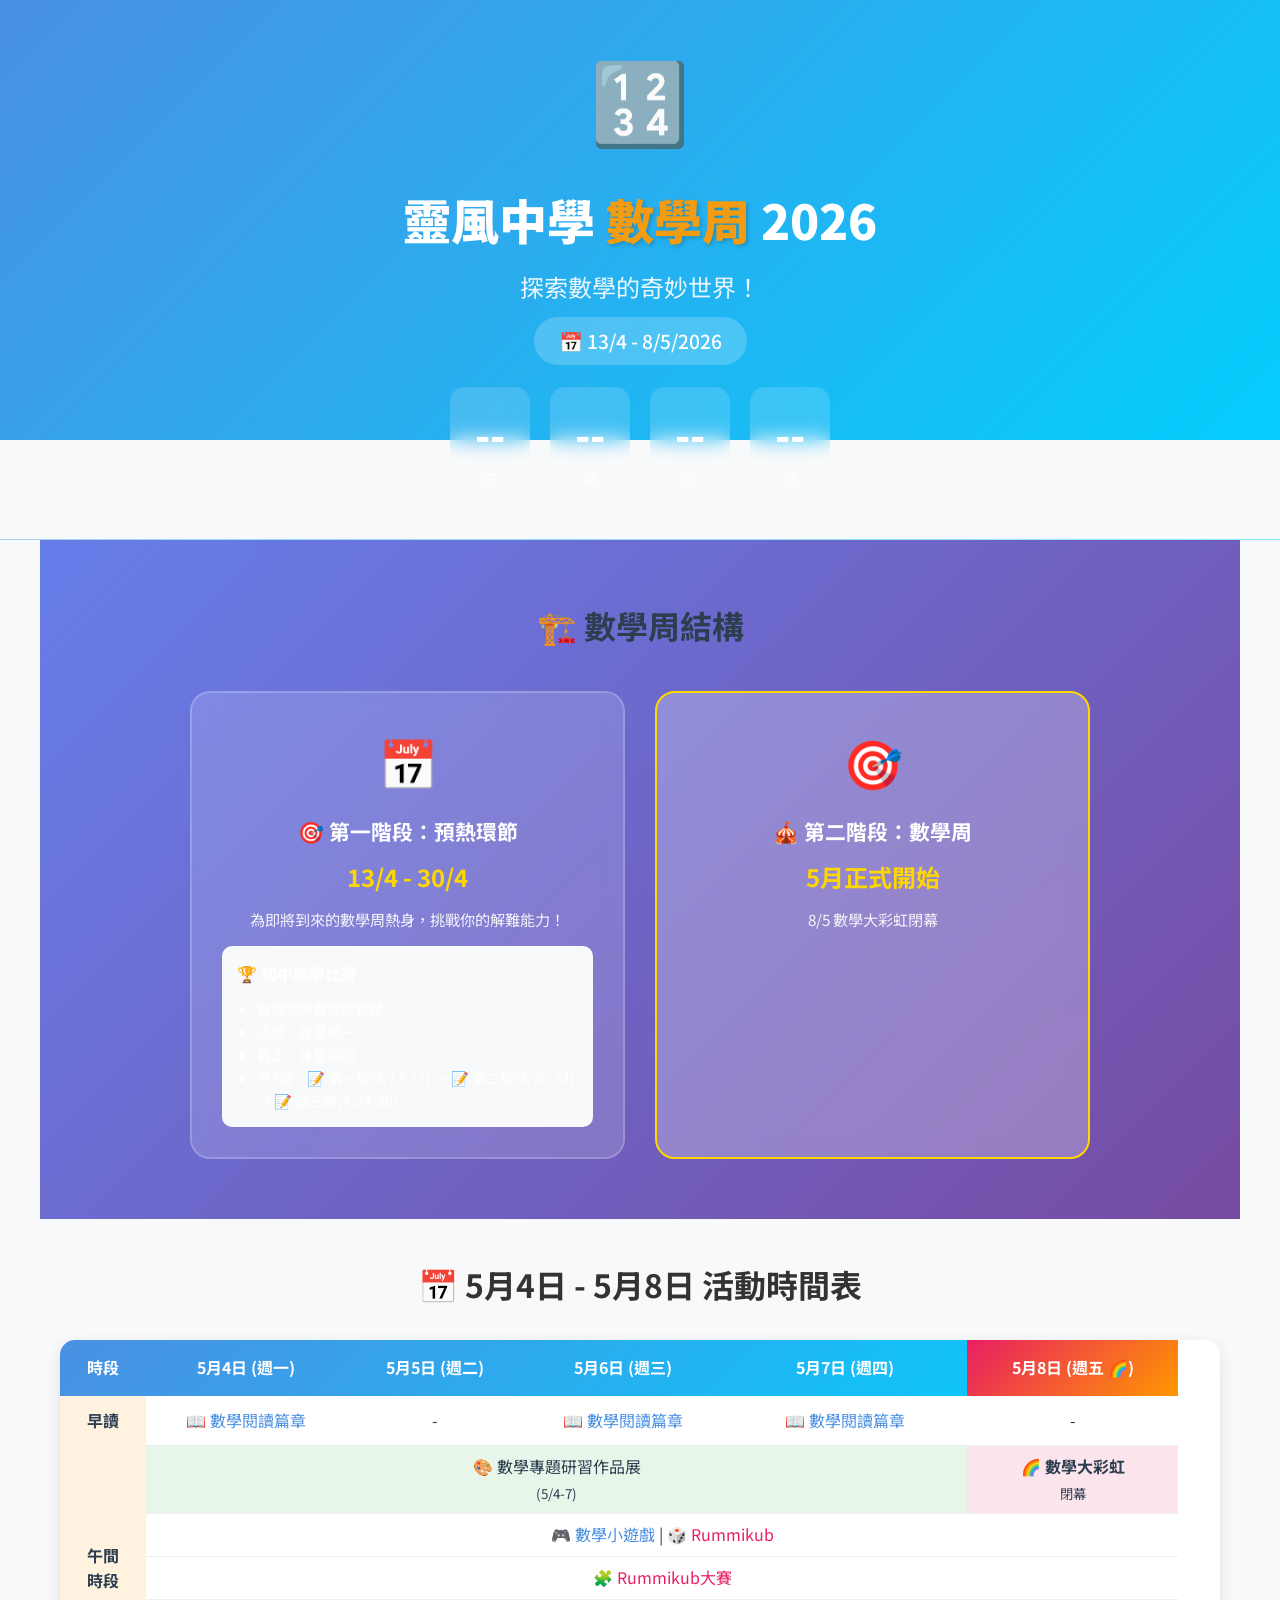
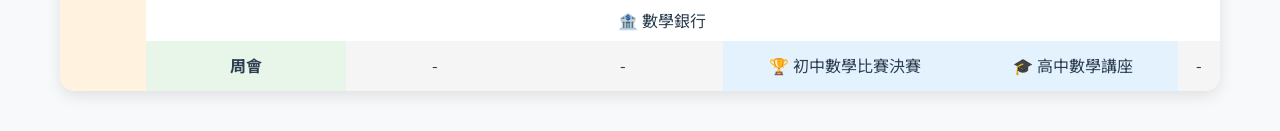
==== commit 0ea5d4f8: "Add phase 1 details" ====
--- a/index.html
+++ b/index.html
@@ -33,13 +33,22 @@
         <div class="structure-grid">
             <div class="structure-card">
                 <div class="structure-icon">📅</div>
-                <h3>第一階段：初中數學比賽</h3>
+                <h3>🎯 第一階段：預熱環節</h3>
                 <p class="structure-date">13/4 - 30/4</p>
-                <p class="structure-desc">逢星期一派發題目，星期四交回</p>
+                <p class="structure-desc">為即將到來的數學周熱身，挑戰你的解難能力！</p>
+                <div style="margin-top: 15px; padding: 15px; background: #f8f9fa; border-radius: 10px; text-align: left;">
+                    <p style="font-weight: bold; margin-bottom: 10px;">🏆 初中數學比賽</p>
+                    <ul style="margin: 0; padding-left: 20px; font-size: 0.9rem;">
+                        <li>每週發佈數學挑戰題</li>
+                        <li>派發：逢星期一</li>
+                        <li>截止：逢星期四</li>
+                        <li>共3周：📝 第一周(4/13-17) → 📝 第二周(4/20-24) → 📝 第三周(4/27-30)</li>
+                    </ul>
+                </div>
             </div>
             <div class="structure-card highlight">
                 <div class="structure-icon">🎯</div>
-                <h3>第二階段：數學周</h3>
+                <h3>🎪 第二階段：數學周</h3>
                 <p class="structure-date">5月正式開始</p>
                 <p class="structure-desc">8/5 數學大彩虹閉幕</p>
             </div>
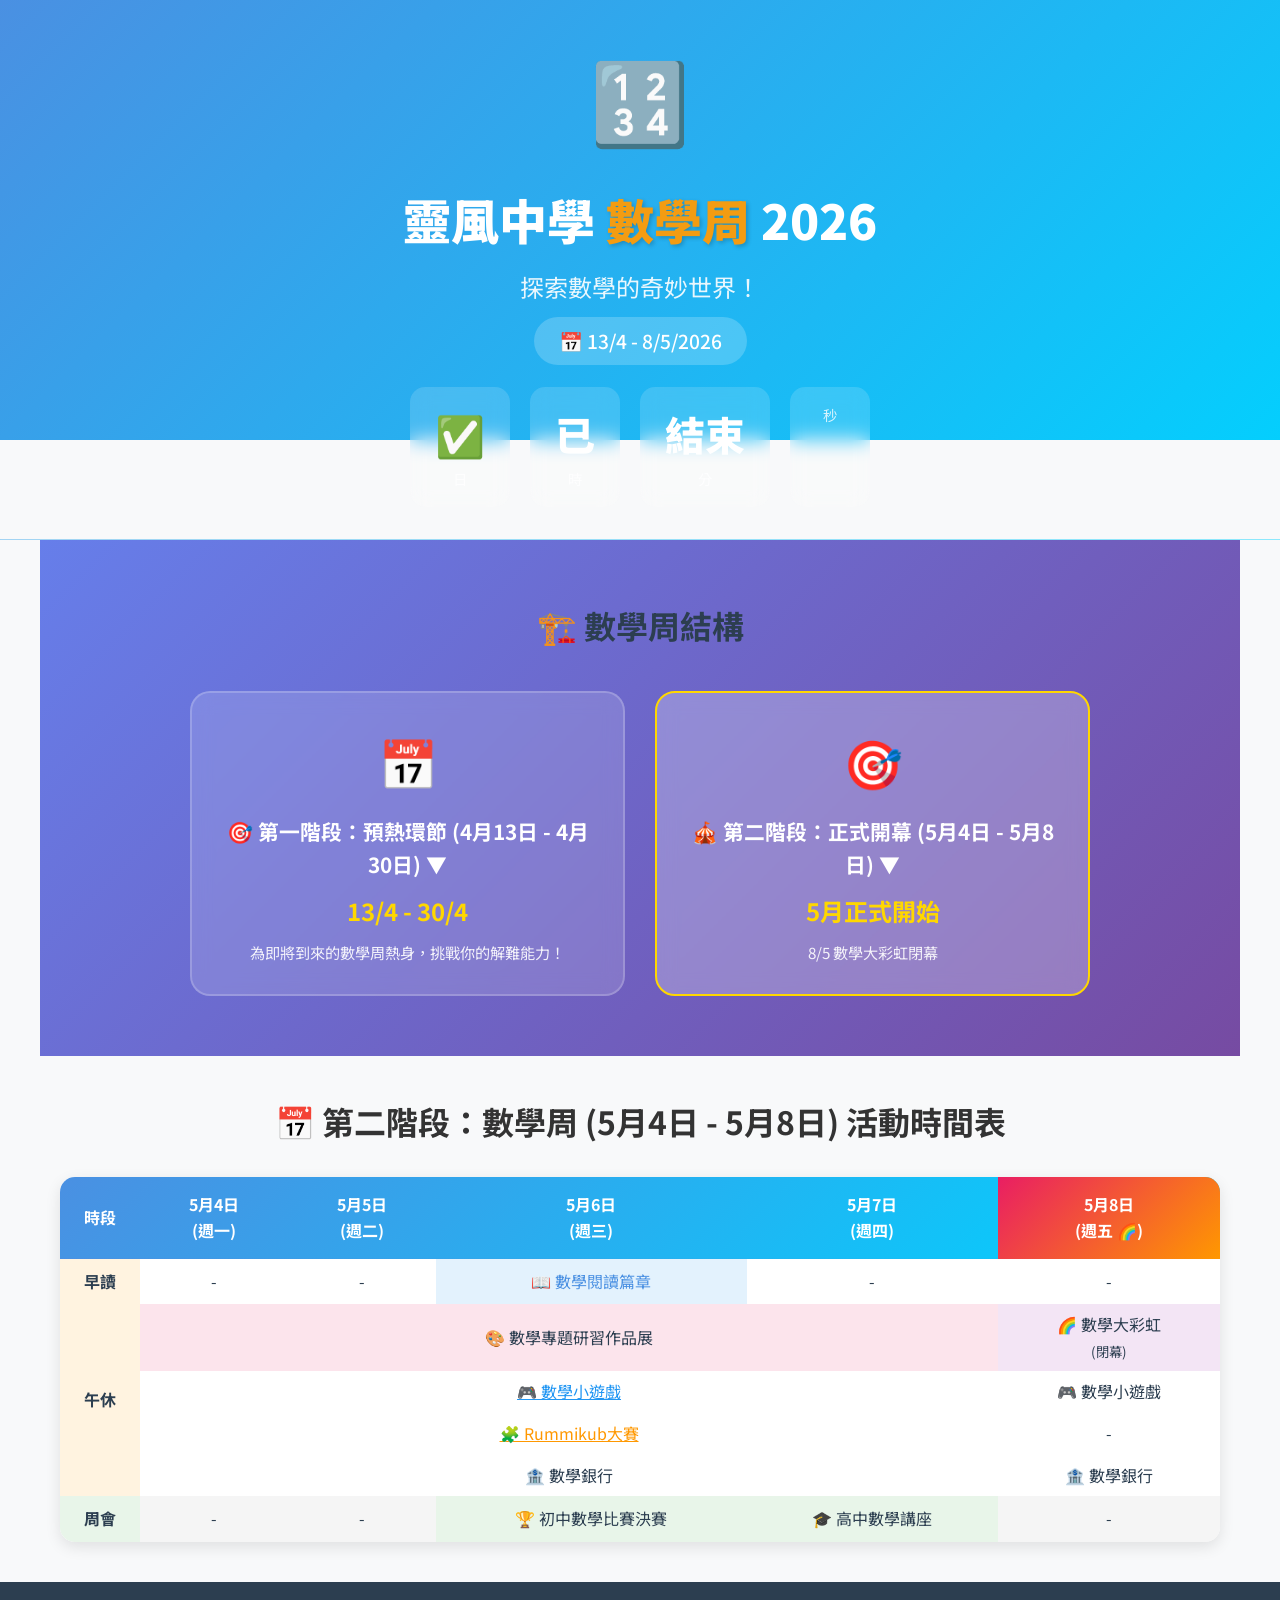
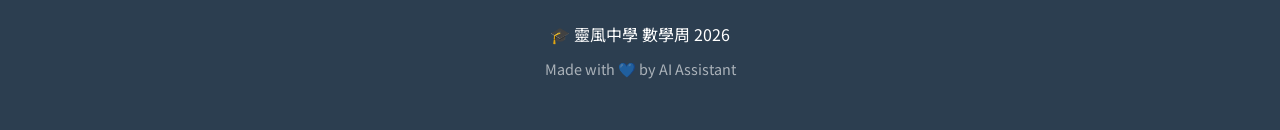
==== commit 757a1291: "Show calendar activities by date, phases not clickable" ====
--- a/index.html
+++ b/index.html
@@ -33,79 +33,123 @@
         <div class="structure-grid">
             <div class="structure-card">
                 <div class="structure-icon">📅</div>
-                <h3>🎯 第一階段：預熱環節</h3>
+                <h3 onclick="togglePhase1()" style="cursor:pointer;">🎯 第一階段：預熱環節 (4月13日 - 4月30日) <span id="phase1-icon">▼</span></h3>
                 <p class="structure-date">13/4 - 30/4</p>
                 <p class="structure-desc">為即將到來的數學周熱身，挑戰你的解難能力！</p>
-                <div style="margin-top: 15px; padding: 15px; background: #f8f9fa; border-radius: 10px; text-align: left;">
+                <div id="phase1-content" style="margin-top: 15px; padding: 15px; background: #f8f9fa; border-radius: 10px; text-align: left; display: none;">
                     <p style="font-weight: bold; margin-bottom: 10px;">🏆 初中數學比賽</p>
+                    <p style="margin-bottom: 10px; font-size: 0.9rem;">為即將到來的數學周熱身，挑戰你的解難能力！</p>
                     <ul style="margin: 0; padding-left: 20px; font-size: 0.9rem;">
-                        <li>每週發佈數學挑戰題</li>
-                        <li>派發：逢星期一</li>
-                        <li>截止：逢星期四</li>
-                        <li>共3周：📝 第一周(4/13-17) → 📝 第二周(4/20-24) → 📝 第三周(4/27-30)</li>
+                        <li>活動形式： 每週發佈數學挑戰題</li>
+                        <li>派發時間： 逢星期一派發題目</li>
+                        <li>截止時間： 逢星期四交回作答</li>
+                        <li>參與對象： 全體初中同學</li>
                     </ul>
                 </div>
             </div>
             <div class="structure-card highlight">
                 <div class="structure-icon">🎯</div>
-                <h3>🎪 第二階段：數學周</h3>
+                <h3 onclick="togglePhase2()" style="cursor:pointer;">🎪 第二階段：正式開幕 (5月4日 - 5月8日) <span id="phase2-icon">▼</span></h3>
                 <p class="structure-date">5月正式開始</p>
                 <p class="structure-desc">8/5 數學大彩虹閉幕</p>
+                <div id="phase2-content" style="margin-top: 15px; padding: 15px; background: #e8f5e9; border-radius: 10px; text-align: center; display: none;">
+                    <p style="font-weight: bold;">📅 5月4日 - 5月8日 活動時間表</p>
+                    </div>
             </div>
         </div>
     </section>
 
-    
-
     <!-- 日曆格式活動時間表 -->
     <section class="calendar-section" style="padding: 40px 20px; background: #f8f9fa;">
-        <h2 style="text-align: center; margin-bottom: 30px;">📅 5月4日 - 5月8日 活動時間表</h2>
+        <h2 style="text-align: center; margin-bottom: 30px;">📅 第二階段：數學周 (5月4日 - 5月8日) 活動時間表</h2>
         
         <table style="width: 100%; border-collapse: collapse; background: white; border-radius: 15px; overflow: hidden; box-shadow: 0 5px 15px rgba(0,0,0,0.1);">
             <thead>
                 <tr style="background: linear-gradient(135deg, #4A90E2, #00D2FF); color: white;">
-                    <th style="padding: 15px; text-align: center;">時段</th>
-                    <th style="padding: 15px; text-align: center;">5月4日 (週一)</th>
-                    <th style="padding: 15px; text-align: center;">5月5日 (週二)</th>
-                    <th style="padding: 15px; text-align: center;">5月6日 (週三)</th>
-                    <th style="padding: 15px; text-align: center;">5月7日 (週四)</th>
-                    <th style="padding: 15px; text-align: center; background: linear-gradient(135deg, #E91E63, #FF9800);">5月8日 (週五 🌈)</th>
+                    <th style="padding: 15px; text-align: center; width: 80px;">時段</th>
+                    <th style="padding: 15px; text-align: center;">5月4日<br>(週一)</th>
+                    <th style="padding: 15px; text-align: center;">5月5日<br>(週二)</th>
+                    <th style="padding: 15px; text-align: center;">5月6日<br>(週三)</th>
+                    <th style="padding: 15px; text-align: center;">5月7日<br>(週四)</th>
+                    <th style="padding: 15px; text-align: center; background: linear-gradient(135deg, #E91E63, #FF9800);">5月8日<br>(週五 🌈)</th>
                 </tr>
             </thead>
             <tbody>
+                <!-- 早讀 -->
                 <tr>
-                    <td style="padding: 12px; text-align: center; font-weight: bold; background: #fff3e0;">早讀</td>
-                    <td style="padding: 12px; text-align: center;"><a href="reading.html" style="color: #4A90E2; text-decoration: none;">📖 數學閱讀篇章</a></td>
-                    <td style="padding: 12px; text-align: center;">-</td>
-                    <td style="padding: 12px; text-align: center;"><a href="reading.html" style="color: #4A90E2; text-decoration: none;">📖 數學閱讀篇章</a></td>
-                    <td style="padding: 12px; text-align: center;"><a href="reading.html" style="color: #4A90E2; text-decoration: none;">📖 數學閱讀篇章</a></td>
-                    <td style="padding: 12px; text-align: center;">-</td>
+                    <td style="padding: 10px; text-align: center; font-weight: bold; background: #fff3e0;">早讀</td>
+                    <td style="padding: 8px; text-align: center;">-</td>
+                    <td style="padding: 8px; text-align: center;">-</td>
+                    <td style="padding: 8px; text-align: center; background: #e3f2fd;"><a href="reading.html" style="color: #4A90E2; text-decoration: none;">📖 數學閱讀篇章</a></td>
+                    <td style="padding: 8px; text-align: center;">-</td>
+                    <td style="padding: 8px; text-align: center;">-</td>
                 </tr>
-                <!-- 午間時段 (移到周會前面) -->
+                <!-- 午休 -->
                 <tr>
-                    <td rowspan="5" style="padding: 12px; text-align: center; font-weight: bold; background: #fff3e0; vertical-align: middle;">午間<br>時段</td>
-                    <td colspan="4" style="padding: 8px; text-align: center; border-top: 1px solid #eee; background: #e8f5e9;">🎨 數學專題研習作品展<br><small>(5/4-7)</small></td>
-                    <td style="padding: 8px; text-align: center; border-top: 1px solid #eee; background: #fce4ec;"><strong>🌈 數學大彩虹</strong><br><small>閉幕</small></td>
+                    <td style="padding: 10px; text-align: center; font-weight: bold; background: #fff3e0;" rowspan="4">午休</td>
+                    <td style="padding: 8px; text-align: center; background: #fce4ec;" colspan="4">🎨 數學專題研習作品展</td>
+                    <td style="padding: 8px; text-align: center; background: #f3e5f5;">🌈 數學大彩虹<br><small>(閉幕)</small></td>
                 </tr>
                 <tr>
-                    <td colspan="5" style="padding: 8px; text-align: center; border-top: 1px solid #eee;"><a href="games.html" style="color: #4A90E2; text-decoration: none;">🎮 數學小遊戲</a> | <a href="rummikub.html" style="color: #E91E63; text-decoration: none;">🎲 Rummikub</a></td>
+                    <td style="padding: 8px; text-align: center;" colspan="4"><a href="games.html" style="color: #2196F3;">🎮 數學小遊戲</a></td>
+                    <td style="padding: 8px; text-align: center;">🎮 數學小遊戲</td>
                 </tr>
                 <tr>
-                    <td colspan="5" style="padding: 8px; text-align: center; border-top: 1px solid #eee;"><a href="rummikub.html" style="color: #E91E63; text-decoration: none;">🧩 Rummikub大賽</a></td>
+                    <td style="padding: 8px; text-align: center;" colspan="4"><a href="rummikub.html" style="color: #FF9800;">🧩 Rummikub大賽</a></td>
+                    <td style="padding: 8px; text-align: center;">-</td>
                 </tr>
                 <tr>
-                    <td colspan="5" style="padding: 8px; text-align: center; border-top: 1px solid #eee;">🏦 數學銀行</td>
+                    <td style="padding: 8px; text-align: center;" colspan="4">🏦 數學銀行</td>
+                    <td style="padding: 8px; text-align: center;">🏦 數學銀行</td>
                 </tr>
-                <!-- 周會 (午間時段之後) -->
+                <!-- 周會 -->
                 <tr style="background: #f5f5f5;">
-                    <td style="padding: 12px; text-align: center; font-weight: bold; background: #e8f5e9;">周會</td>
-                    <td style="padding: 12px; text-align: center;">-</td>
-                    <td style="padding: 12px; text-align: center;">-</td>
-                    <td style="padding: 12px; text-align: center; background: #e3f2fd;">🏆 初中數學比賽決賽</td>
-                    <td style="padding: 12px; text-align: center; background: #e3f2fd;">🎓 高中數學講座</td>
-                    <td style="padding: 12px; text-align: center;">-</td>
+                    <td style="padding: 10px; text-align: center; font-weight: bold; background: #e8f5e9;">周會</td>
+                    <td style="padding: 8px; text-align: center;">-</td>
+                    <td style="padding: 8px; text-align: center;">-</td>
+                    <td style="padding: 8px; text-align: center; background: #e8f5e9;">🏆 初中數學比賽決賽</td>
+                    <td style="padding: 8px; text-align: center; background: #e8f5e9;">🎓 高中數學講座</td>
+                    <td style="padding: 8px; text-align: center;">-</td>
                 </tr>
             </tbody>
         </table>
     </section>
 
+
+    <!-- Footer -->
+    <footer>
+        <div class="footer-content">
+            <p>🎓 靈風中學 數學周 2026</p>
+            <p class="credit">Made with 💙 by AI Assistant</p>
+        </div>
+    </footer>
+
+    <script>
+    function togglePhase1() {
+        var content = document.getElementById('phase1-content');
+        var icon = document.getElementById('phase1-icon');
+        if (content.style.display === 'none') {
+            content.style.display = 'block';
+            icon.textContent = '▲';
+        } else {
+            content.style.display = 'none';
+            icon.textContent = '▼';
+        }
+    }
+    
+    function togglePhase2() {
+        var content = document.getElementById('phase2-content');
+        var icon = document.getElementById('phase2-icon');
+        if (content.style.display === 'none') {
+            content.style.display = 'block';
+            icon.textContent = '▲';
+        } else {
+            content.style.display = 'none';
+            icon.textContent = '▼';
+        }
+    }
+    </script>
+
+    <script src="js/main.js"></script>
+</body>
+</html>
